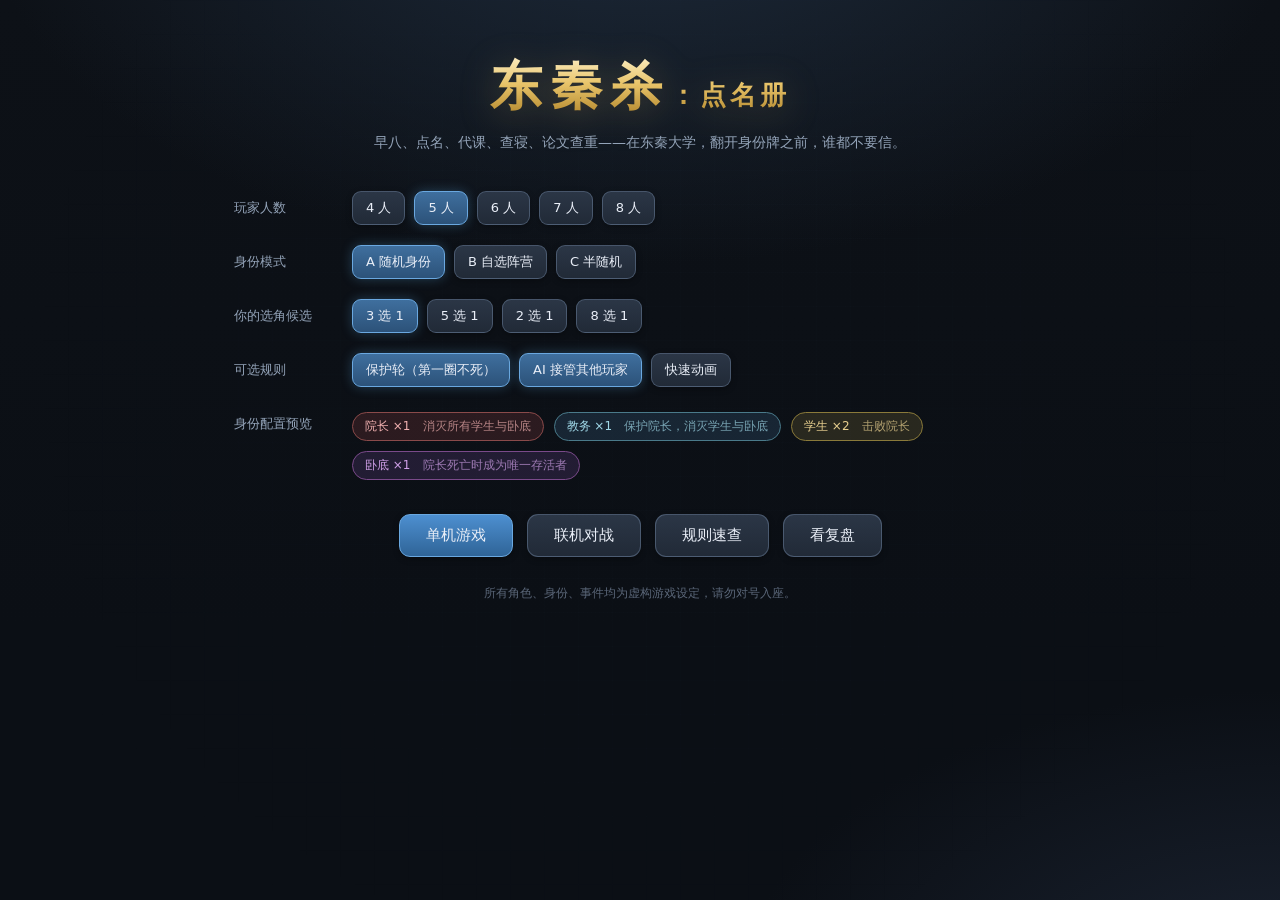
==== index.html @ ae763b90 "Add files via upload" ====
<!DOCTYPE html>
<html lang="zh-CN">
<head>
<meta charset="UTF-8">
<meta name="viewport" content="width=device-width, initial-scale=1.0">
<title>东秦杀：点名册</title>
<link rel="stylesheet" href="css/style.css">
<link rel="stylesheet" href="css/mobile.css">
</head>
<body>
<div id="app">

  <!-- ============ 开始界面 ============ -->
  <div id="screen-start" class="screen active">
    <div class="start-box">
      <h1 class="logo">东秦杀<span>：点名册</span></h1>
      <p class="slogan">早八、点名、代课、查寝、论文查重——在东秦大学，翻开身份牌之前，谁都不要信。</p>

      <div class="form-row">
        <label>玩家人数</label>
        <div class="btn-group" id="pick-count">
          <button data-count="4">4 人</button>
          <button data-count="5" class="on">5 人</button>
          <button data-count="6">6 人</button>
          <button data-count="7">7 人</button>
          <button data-count="8">8 人</button>
        </div>
      </div>

      <div class="form-row">
        <label>身份模式</label>
        <div class="btn-group" id="pick-mode">
          <button data-mode="A" class="on">A 随机身份</button>
          <button data-mode="B">B 自选阵营</button>
          <button data-mode="C">C 半随机</button>
        </div>
      </div>

      <div class="form-row">
        <label>你的选角候选</label>
        <div class="btn-group" id="pick-deal">
          <button data-deal="3" class="on">3 选 1</button>
          <button data-deal="5">5 选 1</button>
          <button data-deal="2">2 选 1</button>
          <button data-deal="8">8 选 1</button>
        </div>
      </div>

      <div class="form-row">
        <label>可选规则</label>
        <div class="btn-group" id="pick-opt">
          <button data-opt="protect" class="toggle on">保护轮（第一圈不死）</button>
          <button data-opt="ai" class="toggle on">AI 接管其他玩家</button>
          <button data-opt="fast" class="toggle">快速动画</button>
        </div>
      </div>

      <div class="form-row">
        <label>身份配置预览</label>
        <div id="identity-preview" class="identity-preview"></div>
      </div>

      <div class="start-actions">
        <button id="btn-start" class="primary big">单机游戏</button>
        <button id="btn-net" class="big">联机对战</button>
        <button id="btn-rules" class="big">规则速查</button>
        <button id="btn-replay" class="big">看复盘</button>
        <input type="file" id="replay-file" accept=".json,application/json" hidden>
      </div>
      <p class="footnote">所有角色、身份、事件均为虚构游戏设定，请勿对号入座。</p>
    </div>
  </div>

  <!-- ============ 身份轮抽界面（模式 B 自选阵营）============ -->
  <div id="screen-draft" class="screen">
    <div class="role-box">
      <h2>选择你的身份</h2>
      <p class="hint">身份池是公开的，按座位顺序轮流挑；但<b>选完只有你自己知道</b>（院长公开）。</p>
      <div id="draft-note" class="hint deal-note"></div>
      <div id="draft-options" class="role-options"></div>
    </div>
  </div>

  <!-- ============ 选角界面 ============ -->
  <div id="screen-role" class="screen">
    <div class="role-box">
      <h2>选择你的角色</h2>
      <div id="my-identity-card" class="identity-card"></div>
      <p class="hint">角色只提供体力上限与技能，胜负由身份决定。</p>
      <div id="role-options" class="role-options"></div>
    </div>
  </div>

  <!-- ============ 游戏界面 ============ -->
  <div id="screen-game" class="screen">
    <!-- 房主掉线提示条 -->
    <div id="host-gone-bar" class="hide">
      <span class="hg-text">房主掉线了，这局随时可能停摆</span>
      <button id="hg-take" class="mini">我来接手</button>
      <button id="hg-dismiss" class="mini">先不管</button>
    </div>
    <!-- 复盘回放条（只有回放时出现） -->
    <div id="replay-bar" class="hide">
      <span class="rb-badge">复盘回放</span>
      <button id="rb-toggle" class="mini">⏸ 暂停</button>
      <div class="rb-track"><div id="rb-fill"></div></div>
      <span id="rb-pos" class="rb-pos">0 / 0 帧</span>
      <button id="rb-s1" class="mini on">1×</button>
      <button id="rb-s2" class="mini">2×</button>
      <button id="rb-s4" class="mini">4×</button>
      <button id="rb-exit" class="mini">退出复盘</button>
    </div>
    <header id="topbar">
      <div class="topbar-left">
        <span class="tb-item" id="my-id-banner">你的身份：—</span>
        <span class="tb-item">牌堆 <b id="deck-count">0</b></span>
        <span class="tb-item clickable" id="tb-discard" title="点开看弃牌堆（数牌用）">弃牌 <b id="discard-count">0</b></span>
        <span class="tb-item">第 <b id="round-count">1</b> 轮</span>
        <span class="tb-item" id="phase-label">回合开始</span>
      </div>
      <div class="topbar-right">
        <button id="btn-chat" class="mini" title="快捷语（联机时全场可见）">💬</button>
        <button id="btn-layout" class="mini" title="座位排列方式">布局：队列</button>
        <button id="btn-advance" class="mini" title="中央出牌区何时清空">▶ 自动清空</button>
        <button id="btn-sound" class="mini" title="开关音效">🔊 音效</button>
        <button id="btn-speed" class="mini">节奏：标准</button>
        <button id="btn-log-toggle" class="mini">日志</button>
        <button id="btn-rule-panel" class="mini">规则</button>
      </div>
    </header>

    <main id="board">
      <div id="board-main">
        <!-- 横向座位排列（包含你自己） -->
        <section id="opponents"></section>
        <!-- 屏幕中央出牌区：一次结算连锁中的所有牌都留在这里，整条链结束后清空 -->
        <section id="play-area">
          <div id="play-stack"></div>
        </section>
      </div>
      <aside id="sidebar">
        <div id="sidebar-head">
          <span>战斗日志</span>
          <button id="btn-clear-log" class="mini">清空</button>
        </div>
        <div id="log"></div>
      </aside>
    </main>

    <footer id="bottom">
      <!-- 选目标时的操作条（点棋盘选人，这里出「确定 / 取消 / 列表选择」） -->
      <div id="target-bar" class="hide"></div>
      <!-- 旁观席专用条 -->
      <div id="spectator-bar" class="hide"></div>
      <div id="my-hand-wrap">
        <div id="my-hand"></div>
        <div id="hand-hint" class="hand-hint"></div>
      </div>
      <div id="actions"></div>
    </footer>
  </div>

  <!-- ============ 联机界面（创建/加入/房间等待，内容由 js/net.js 动态生成）============ -->
  <div id="screen-net" class="screen">
    <div class="net-box" id="net-box"></div>
  </div>

  <!-- ============ 弹窗层 ============ -->
  <div id="fx-layer"></div>
  <div id="modal-layer"></div>
  <div id="toast-layer"></div>

  <!-- ============ 结算 / 结束界面 ============ -->
  <div id="screen-over" class="screen">
    <div class="over-box">
      <h2 id="over-title">游戏结束</h2>
      <div id="over-body"></div>
      <div class="start-actions">
        <button id="btn-again" class="primary big">再来一局</button>
        <button id="btn-save-replay" class="big">保存这局复盘</button>
      </div>
    </div>
  </div>

</div>

<script src="js/data.js"></script>
<script src="js/fx.js"></script>
<script src="js/ai.js"></script>
<script src="js/engine.js"></script>
<script src="js/ui.js"></script>
<script src="js/selftest.js"></script>
<script src="js/net.js"></script>
<script src="js/main.js"></script>
</body>
</html>
---- css/style.css ----
/* ================= 东秦杀：点名册 · 样式 v2 ================= */
:root{
  --bg:#0d1117;
  --bg2:#141b24;
  --panel:rgba(30,39,51,.82);
  --panel2:#26313f;
  --line:rgba(120,140,170,.22);
  --line2:rgba(140,165,200,.35);
  --text:#e9eef7;
  --dim:#93a3b8;
  --gold:#e8c46a;
  --gold2:#b8912f;
  --red:#e05a5a;
  --blue:#5aa8e0;
  --green:#5ac47e;
  --purple:#a97ae0;
  --orange:#e0894a;
  --card-w:82px;
  --card-h:118px;
  --shadow:0 10px 30px rgba(0,0,0,.45);
}
*{box-sizing:border-box;}
html,body{margin:0;padding:0;height:100%;}
body{
  background:
    radial-gradient(1100px 620px at 50% -12%, #1d2a3a 0%, transparent 60%),
    radial-gradient(900px 500px at 100% 110%, #1a2230 0%, transparent 60%),
    linear-gradient(180deg,#0d1117,#0b0f15 70%);
  color:var(--text);
  font-family:"PingFang SC","Microsoft YaHei","Hiragino Sans GB",system-ui,sans-serif;
  font-size:14px;overflow:hidden;
  -webkit-font-smoothing:antialiased;
}
body::before{ /* 细网格纹理 */
  content:"";position:fixed;inset:0;pointer-events:none;opacity:.22;
  background-image:linear-gradient(rgba(120,150,190,.07) 1px,transparent 1px),
                   linear-gradient(90deg,rgba(120,150,190,.07) 1px,transparent 1px);
  background-size:34px 34px;
  mask-image:radial-gradient(circle at 50% 40%,#000 30%,transparent 85%);
}
button{
  font-family:inherit;font-size:13px;color:var(--text);
  background:linear-gradient(180deg,#2b3646,#212a37);
  border:1px solid var(--line2);border-radius:9px;padding:7px 13px;cursor:pointer;
  transition:.14s;box-shadow:0 2px 6px rgba(0,0,0,.3);
}
button:hover{background:linear-gradient(180deg,#37455a,#2a3546);border-color:#5d7a9c;transform:translateY(-1px);}
button:active{transform:translateY(0);}
button:disabled{opacity:.38;cursor:not-allowed;transform:none;}
button.primary{background:linear-gradient(180deg,#4d8fd0,#2f6497);border-color:#6aa8e0;}
button.primary:hover{background:linear-gradient(180deg,#5da0e0,#3873aa);}
button.big{padding:11px 26px;font-size:15px;border-radius:11px;}
button.mini{padding:4px 9px;font-size:12px;border-radius:7px;}
button.on{background:linear-gradient(180deg,#3f6f9e,#2c5279);border-color:#6aa8e0;box-shadow:0 0 12px rgba(90,168,224,.3);}
button.skill{background:linear-gradient(180deg,#564a78,#3d3459);border-color:#8a72c0;}
button.skill:hover{background:linear-gradient(180deg,#685a90,#4a3f6b);}

.screen{display:none;position:absolute;inset:0;}
.screen.active{display:block;}

/* ---------------- 开始界面 ---------------- */
#screen-start{overflow:auto;}
.start-box{max-width:860px;margin:0 auto;padding:52px 24px 60px;position:relative;z-index:1;}
.logo{font-size:52px;margin:0 0 8px;letter-spacing:8px;text-align:center;font-weight:900;
  background:linear-gradient(180deg,#fff3cf,#e8c46a 45%,#a97c22);
  -webkit-background-clip:text;background-clip:text;color:transparent;
  filter:drop-shadow(0 6px 18px rgba(232,196,106,.25));}
.logo span{font-size:26px;letter-spacing:4px;}
.slogan{color:var(--dim);text-align:center;margin:0 0 36px;line-height:1.8;}
.form-row{display:flex;align-items:flex-start;gap:18px;margin-bottom:20px;}
.form-row>label{width:100px;flex:none;color:var(--dim);padding-top:8px;font-size:13px;}
.btn-group{display:flex;gap:9px;flex-wrap:wrap;}
.identity-preview{display:flex;gap:10px;flex-wrap:wrap;padding-top:5px;}
.id-chip{padding:5px 12px;border-radius:20px;font-size:12px;border:1px solid var(--line);background:rgba(255,255,255,.03);}
.id-chip.dean{background:rgba(160,70,70,.22);border-color:#8a4a4a;color:#f0b0b0;}
.id-chip.staff{background:rgba(70,120,160,.22);border-color:#4a7a8a;color:#a0d8e8;}
.id-chip.student{background:rgba(160,140,70,.2);border-color:#8a7a3a;color:#e8d090;}
.id-chip.mole{background:rgba(120,80,160,.22);border-color:#7a4a8a;color:#d0a0e8;}
.start-actions{display:flex;gap:14px;justify-content:center;margin-top:34px;}
.footnote{text-align:center;color:#5a6678;font-size:12px;margin-top:28px;}

/* ---------------- 选角界面 ---------------- */
#screen-role{overflow:auto;}
.role-box{max-width:1120px;margin:0 auto;padding:44px 24px;text-align:center;position:relative;z-index:1;}
.role-box h2{margin:0 0 18px;color:var(--gold);letter-spacing:4px;font-weight:800;}
.identity-card{display:inline-block;padding:12px 30px;border-radius:14px;font-size:17px;margin-bottom:12px;
  border:1px solid;box-shadow:var(--shadow);}
.identity-card.dean{background:linear-gradient(180deg,rgba(150,60,60,.35),rgba(80,30,30,.5));border-color:#9a5a5a;}
.identity-card.staff{background:linear-gradient(180deg,rgba(60,110,150,.35),rgba(30,60,90,.5));border-color:#4a7a8a;}
.identity-card.student{background:linear-gradient(180deg,rgba(150,130,60,.3),rgba(80,70,30,.5));border-color:#8a7a3a;}
.identity-card.mole{background:linear-gradient(180deg,rgba(110,70,150,.35),rgba(60,35,90,.5));border-color:#7a4a8a;}
.identity-card .big-word{font-size:24px;font-weight:900;letter-spacing:8px;}
.identity-card .sub{font-size:12px;color:var(--dim);margin-top:5px;}
.hint{color:var(--dim);margin:8px 0 28px;}
.role-options{display:flex;gap:20px;justify-content:center;flex-wrap:wrap;}
.role-card{
  width:262px;border-radius:16px;padding:16px 16px 18px;cursor:pointer;transition:.18s;text-align:left;
  background:linear-gradient(180deg,rgba(44,54,68,.95),rgba(28,35,45,.95));
  border:1px solid var(--line2);box-shadow:var(--shadow);position:relative;overflow:hidden;
}
.role-card::before{content:"";position:absolute;top:0;left:0;right:0;height:3px;
  background:linear-gradient(90deg,var(--gold),transparent);opacity:.75;}
.role-card:hover{transform:translateY(-8px);border-color:var(--gold);
  box-shadow:0 18px 40px rgba(0,0,0,.55),0 0 0 1px rgba(232,196,106,.35);}
.role-card .rc-name{font-size:20px;font-weight:800;letter-spacing:2px;}
.role-card .rc-title{font-size:12px;color:var(--gold);margin:4px 0 9px;}
.role-card .rc-hp{font-size:13px;color:var(--red);margin-bottom:10px;font-weight:600;}
.role-card .rc-skill{font-size:12px;color:var(--dim);line-height:1.65;margin-bottom:7px;}
.role-card .rc-skill b{color:var(--blue);}

/* ---------------- 顶栏 ---------------- */
#screen-game{display:none;flex-direction:column;height:100%;}
#screen-game.active{display:flex;}
#topbar{
  flex:none;height:48px;display:flex;align-items:center;justify-content:space-between;
  padding:0 16px;gap:12px;
  background:linear-gradient(180deg,rgba(22,30,40,.96),rgba(16,22,30,.96));
  border-bottom:1px solid var(--line);box-shadow:0 4px 16px rgba(0,0,0,.4);z-index:20;
}
.topbar-left{display:flex;gap:16px;align-items:center;font-size:13px;color:var(--dim);flex-wrap:wrap;}
.tb-item b{color:var(--text);}
.tb-item{display:flex;align-items:center;gap:5px;}
#phase-label{padding:4px 14px;border-radius:20px;font-size:12px;color:#cfe2f7;
  background:linear-gradient(180deg,#33455e,#26344a);border:1px solid var(--line2);
  box-shadow:0 0 12px rgba(90,168,224,.18);}
#my-id-banner{color:var(--dim);}
.bid{padding:2px 10px;border-radius:12px;font-weight:800;font-size:13px;letter-spacing:1px;}
.bid.dean{background:linear-gradient(180deg,#7a3a3a,#5a2525);color:#ffc4c4;border:1px solid #a05a5a;}
.bid.staff{background:linear-gradient(180deg,#2f5875,#1e3d55);color:#a8dcff;border:1px solid #4a7a9a;}
.bid.student{background:linear-gradient(180deg,#6d5c2a,#4a3f1c);color:#f0dc9a;border:1px solid #8a7a3a;}
.bid.mole{background:linear-gradient(180deg,#573f75,#3a2850);color:#d9b6f5;border:1px solid #7a4a9a;}
.topbar-right{display:flex;gap:8px;flex:none;}

/* ---------------- 主棋盘 ---------------- */
#board{flex:1;display:flex;min-height:0;}
#opponents{
  flex:1;display:flex;flex-wrap:wrap;gap:16px;padding:12px;align-content:flex-start;
  justify-content:center;overflow:hidden;
}
#sidebar{width:308px;flex:none;background:rgba(14,19,26,.75);border-left:1px solid var(--line);
  display:flex;flex-direction:column;backdrop-filter:blur(6px);}
#sidebar.hide{display:none;}
#sidebar-head{flex:none;display:flex;justify-content:space-between;align-items:center;
  padding:10px 14px;border-bottom:1px solid var(--line);color:var(--dim);font-size:13px;letter-spacing:1px;}
#log{flex:1;overflow:auto;padding:10px 12px;font-size:12.5px;line-height:1.7;}
#log div{margin-bottom:4px;color:var(--dim);border-left:2px solid rgba(120,140,170,.2);padding-left:9px;
  animation:logIn .18s ease;}
@keyframes logIn{from{opacity:0;transform:translateX(-6px);}to{opacity:1;transform:none;}}
#log div.hl{color:#eaf1fb;border-left-color:var(--gold);background:rgba(232,196,106,.06);}
#log div.dmg{color:#f3a8a8;border-left-color:var(--red);}
#log div.heal{color:#a6ecbe;border-left-color:var(--green);}
#log div.sys{color:#9cc4ee;border-left-color:var(--blue);}
#log div.big{color:var(--gold);font-weight:700;border-left-color:var(--gold);
  background:rgba(232,196,106,.08);padding:4px 9px;border-radius:0 6px 6px 0;}

/* ---------------- 座位圈（围圈坐） ---------------- */
#opponents{position:relative;}
.seat-ring{position:absolute;border-radius:50%;pointer-events:none;
  border:1px dashed rgba(140,170,210,.22);
  background:radial-gradient(circle at 50% 50%,rgba(90,140,200,.06),transparent 70%);
  box-shadow:inset 0 0 60px rgba(90,140,200,.06);}
.seat-center{position:absolute;transform:translate(-50%,-50%);pointer-events:none;
  display:flex;flex-direction:column;align-items:center;gap:2px;text-align:center;}
.seat-center span{font-size:12px;letter-spacing:6px;color:rgba(150,180,215,.45);}
.seat-center .sc-sub{font-size:10.5px;letter-spacing:1px;color:rgba(150,180,215,.3);}
.seat-you{position:absolute;transform:translate(-50%,-50%);pointer-events:none;white-space:nowrap;
  font-size:11.5px;letter-spacing:1px;color:var(--gold);
  background:rgba(232,196,106,.12);border:1px solid rgba(232,196,106,.38);
  padding:3px 11px;border-radius:12px;box-shadow:0 0 14px rgba(232,196,106,.18);}
.seated{position:absolute;transform:translate(-50%,-50%);top:0;left:0;}
.fallen-row{position:absolute;left:10px;top:8px;display:flex;gap:7px;align-items:flex-start;
  flex-wrap:wrap;max-width:42%;z-index:1;}
.fallen{transform:scale(.72);transform-origin:left bottom;
  position:relative;opacity:.34;filter:grayscale(.85);pointer-events:auto;}
/* 座位圈三档尺寸：按人数与可用空间自动选择，保证不重叠、不出界 */
#opponents.ring-compact{--card-w:66px;--card-h:96px;}
#opponents.ring-compact .player-panel{width:204px;padding:10px 11px 12px;}
#opponents.ring-compact .pp-avatar{width:34px;height:34px;font-size:15px;}
#opponents.ring-compact .pp-name{font-size:14px;}
#opponents.ring-compact .pp-title{font-size:10px;}
#opponents.ring-compact .pp-tag{font-size:10px;padding:1px 6px;}
#opponents.ring-compact .mini-card{width:34px;height:48px;}
#opponents.ring-compact .mini-card .m-name{font-size:7px;}

#opponents.ring-mini{--card-w:56px;--card-h:84px;}
#opponents.ring-mini .player-panel{width:170px;padding:8px 9px 10px;border-radius:13px;}
#opponents.ring-mini .pp-avatar{width:28px;height:28px;font-size:13px;}
#opponents.ring-mini .pp-name{font-size:12.5px;}
#opponents.ring-mini .pp-title{font-size:9.5px;}
#opponents.ring-mini .pp-seat{font-size:9px;}
#opponents.ring-mini .pp-tag{font-size:9px;padding:0 5px;border-radius:6px;}
#opponents.ring-mini .pp-hp{gap:2px;margin:6px 0 3px;}
#opponents.ring-mini .hp-pip{width:11px;height:8px;}
#opponents.ring-mini .gear-chip{font-size:9.5px;padding:1px 6px;}
#opponents.ring-mini .mini-card{width:28px;height:40px;}
#opponents.ring-mini .mini-card .m-name{display:none;}
#opponents.ring-mini .pp-judge-label{font-size:9px;letter-spacing:1px;}

/* ---------------- 玩家面板 ---------------- */
.player-panel{
  width:238px;border-radius:16px;padding:12px 13px 14px;position:relative;transition:.18s;
  background:linear-gradient(180deg,rgba(40,50,64,.92),rgba(26,33,43,.95));
  border:1px solid var(--line2);box-shadow:var(--shadow);overflow:hidden;
}
.player-panel::before{content:"";position:absolute;top:0;left:0;right:0;height:3px;
  background:linear-gradient(90deg,transparent,rgba(140,170,210,.5),transparent);}
.player-panel.turn{border-color:var(--gold);
  box-shadow:0 0 0 1px rgba(232,196,106,.5),0 0 26px rgba(232,196,106,.25),var(--shadow);}
.player-panel.turn::before{background:linear-gradient(90deg,transparent,var(--gold),transparent);}
.player-panel.dead{opacity:.42;filter:grayscale(.75);}
.player-panel.targetable{cursor:pointer;}
.player-panel.selected{border-color:var(--orange);box-shadow:0 0 0 2px rgba(224,137,74,.5);}
.pp-head{display:flex;justify-content:space-between;align-items:flex-start;gap:8px;}
.pp-avatar{width:42px;height:42px;border-radius:50%;flex:none;display:flex;align-items:center;justify-content:center;
  font-size:19px;font-weight:800;color:#fff;text-shadow:0 2px 4px rgba(0,0,0,.5);
  background:linear-gradient(160deg,#4a5f7a,#2b3a4d);box-shadow:0 3px 10px rgba(0,0,0,.4),inset 0 0 0 1px rgba(255,255,255,.15);}
.pp-avatar.dean{background:linear-gradient(160deg,#a25050,#5e2a2a);}
.pp-avatar.staff{background:linear-gradient(160deg,#3f7ba8,#234a68);}
.pp-avatar.student{background:linear-gradient(160deg,#a08c3f,#5e5122);}
.pp-avatar.mole{background:linear-gradient(160deg,#7b58a8,#412a5e);}
.pp-name{font-size:15.5px;font-weight:800;letter-spacing:1px;}
.pp-seat{font-size:11px;color:var(--dim);}
.pp-title{font-size:11px;color:var(--gold);margin:2px 0 0;opacity:.9;}
.pp-id{font-size:11px;padding:2px 8px;border-radius:10px;display:inline-block;font-weight:600;}
.pp-id.dean{background:rgba(160,70,70,.3);color:#f3b8b8;border:1px solid #8a4a4a;}
.pp-id.hidden{background:rgba(90,110,140,.2);color:#93a3b8;border:1px solid var(--line2);}
.pp-id.revealed-staff{background:rgba(60,120,160,.28);color:#a8dcff;border:1px solid #4a7a9a;}
.pp-id.revealed-student{background:rgba(150,130,60,.28);color:#f0dc9a;border:1px solid #8a7a3a;}
.pp-id.revealed-mole{background:rgba(120,80,160,.3);color:#d9b6f5;border:1px solid #7a4a9a;}
.pp-hp{display:flex;align-items:center;gap:4px;margin:9px 0 5px;flex-wrap:wrap;}
.hp-pip{width:15px;height:11px;border-radius:3px;background:rgba(255,255,255,.09);
  border:1px solid rgba(255,255,255,.14);transition:.2s;}
.hp-pip.on{background:linear-gradient(180deg,#f07070,#b83a3a);border-color:#f0a0a0;
  box-shadow:0 0 8px rgba(224,90,90,.5);}
.hp-pip.on.mole-hp{background:linear-gradient(180deg,#b98ae8,#7a4ab0);border-color:#cfa8f0;box-shadow:0 0 8px rgba(169,122,224,.5);}
.hp-num{font-size:12px;color:var(--dim);margin-left:4px;}
.pp-row{font-size:11px;color:var(--dim);display:flex;gap:5px;flex-wrap:wrap;margin-top:5px;}
.pp-tag{padding:1px 7px;border-radius:8px;background:rgba(255,255,255,.06);border:1px solid var(--line);}
.pp-tag.warn{background:rgba(160,70,70,.24);border-color:#8a4a4a;color:#f0b0b0;}
.pp-tag.good{background:rgba(70,160,100,.22);border-color:#4a8a5a;color:#a0e0b0;}
.pp-gears,.pp-judge{display:flex;gap:5px;flex-wrap:wrap;margin-top:6px;}
.gear-chip{font-size:11px;padding:2px 8px;border-radius:7px;cursor:pointer;
  background:linear-gradient(180deg,rgba(80,110,150,.35),rgba(50,70,100,.35));
  border:1px solid rgba(120,160,200,.4);color:#c6dcf5;}
.gear-chip:hover{border-color:var(--gold);}
.judge-chip{font-size:11px;padding:2px 8px;border-radius:7px;cursor:pointer;
  background:linear-gradient(180deg,rgba(130,90,180,.35),rgba(80,50,120,.35));
  border:1px solid rgba(160,110,210,.45);color:#e3c8f8;}
.judge-chip:hover{border-color:var(--gold);}

/* 通知栏：延时类事件牌以小卡形式贴在角色面板上 */
.pp-judge-wrap{margin-top:9px;padding-top:8px;border-top:1px dashed rgba(160,110,210,.32);}
.pp-judge-label{font-size:10px;color:#b48fe0;letter-spacing:2px;display:block;margin-bottom:6px;}
.pp-judge-cards{display:flex;gap:5px;flex-wrap:wrap;}
.mini-card{width:40px;height:56px;border-radius:6px;position:relative;cursor:pointer;flex:none;
  background:linear-gradient(170deg,#f7f2e6,#ded4bf);border:1px solid #b9ae97;
  box-shadow:0 3px 8px rgba(0,0,0,.45);transition:transform .15s,box-shadow .15s;}
.mini-card:hover{transform:translateY(-4px) scale(1.07);}
.mini-card.red{color:#a4232a;}
.mini-card.black{color:#1d232c;}
.mini-card .m-rank{position:absolute;top:2px;left:4px;font-size:12px;font-weight:900;line-height:1;}
.mini-card .m-suit{position:absolute;top:2px;right:4px;font-size:10px;line-height:1.2;}
.mini-card .m-name{position:absolute;bottom:3px;left:1px;right:1px;text-align:center;font-size:8px;
  line-height:1.15;color:#4a4238;letter-spacing:-.3px;}
.mini-card.next{box-shadow:0 0 0 2px rgba(180,120,230,.85),0 0 14px rgba(180,120,230,.5),0 3px 8px rgba(0,0,0,.45);
  animation:judgePulse 2.1s ease-in-out infinite;}
@keyframes judgePulse{
  0%,100%{box-shadow:0 0 0 2px rgba(180,120,230,.7),0 0 10px rgba(180,120,230,.4),0 3px 8px rgba(0,0,0,.45);}
  50%{box-shadow:0 0 0 2px rgba(205,150,250,1),0 0 20px rgba(180,120,230,.75),0 3px 8px rgba(0,0,0,.45);}}
.pp-tag.dist{background:rgba(90,140,200,.22);border-color:rgba(120,170,230,.5);color:#b8d8f8;}
.pp-tag.out{background:rgba(120,120,140,.16);border-color:rgba(140,140,160,.38);color:#9aa3b2;}
.pp-handcount{position:absolute;right:13px;bottom:11px;font-size:11px;color:var(--dim);
  background:rgba(0,0,0,.25);padding:1px 7px;border-radius:8px;}
.pp-flag{position:absolute;right:10px;top:52px;font-size:11px;}
/* 电脑玩家思考中 */
.player-panel.thinking{border-color:rgba(120,170,230,.6);}
.player-panel.thinking::after{content:'思考中…';position:absolute;right:10px;bottom:8px;
  font-size:11px;letter-spacing:1px;padding:2px 10px;border-radius:10px;pointer-events:none;
  color:#cfe0f5;background:rgba(90,140,200,.25);border:1px solid rgba(120,170,230,.5);
  animation:hintPulse 1.1s ease-in-out infinite;}

/* ---------------- 底部 ---------------- */
#bottom{flex:none;background:linear-gradient(180deg,rgba(16,22,30,.92),rgba(12,17,23,.98));
  border-top:1px solid var(--line);padding:10px 16px 14px;}
#me-area{display:flex;gap:16px;align-items:flex-start;margin-bottom:8px;}
#me-panel{width:252px;flex:none;}
#my-hand-wrap{flex:1;min-width:0;}
#my-hand{display:flex;gap:7px;flex-wrap:wrap;min-height:var(--card-h);align-items:flex-end;}
.hand-hint{font-size:12px;color:var(--dim);margin-top:8px;min-height:17px;}
#actions{display:flex;gap:9px;flex-wrap:wrap;align-items:center;padding-top:8px;
  border-top:1px dashed rgba(120,140,170,.18);}

/* ---------------- 卡牌 ---------------- */
.card{
  width:var(--card-w);height:var(--card-h);border-radius:10px;flex:none;position:relative;
  cursor:pointer;transition:transform .14s,box-shadow .14s,filter .14s;overflow:hidden;
  background:linear-gradient(170deg,#fbf7ec,#e6ddca);color:#241f1a;
  border:1px solid #cdc2a8;user-select:none;
  box-shadow:0 3px 10px rgba(0,0,0,.4),inset 0 0 0 1px rgba(255,255,255,.7);
}
.card .c-band{position:absolute;top:0;left:0;right:0;height:22px;
  background:linear-gradient(180deg,#b4472f,#8c2f1e);}
.card.event .c-band{background:linear-gradient(180deg,#3f6f9e,#2a4c73);}
.card.delayed .c-band{background:linear-gradient(180deg,#6b4a9e,#452e70);}
.card.equip .c-band{background:linear-gradient(180deg,#4a7f6a,#2c5443);}
/* 红/黑的第二通道：纹理。红 = 斜纹，黑 = 点阵。
   只靠颜色的话，红绿色盲玩家分不出"这张是不是红牌"，而判定、
   【学生证】（免疫黑色点名）这些都要用到红黑。纹理是冗余编码，不依赖色觉。 */
.card .c-rb{position:absolute;left:0;top:0;bottom:0;width:5px;border-radius:9px 0 0 9px;pointer-events:none;}
.card.red .c-rb{background-image:repeating-linear-gradient(200deg,#c0392b 0 3px,rgba(192,57,43,.18) 3px 7px);}
.card.black .c-rb{background-image:radial-gradient(#243447 1.3px,transparent 1.4px);background-size:5px 5px;}
.mini-card::after,.exch-thumb::after{content:"";position:absolute;left:0;top:0;bottom:0;width:3px;
  border-radius:6px 0 0 6px;pointer-events:none;}
.mini-card.red::after,.exch-thumb.red::after{
  background-image:repeating-linear-gradient(200deg,#c0392b 0 2px,rgba(192,57,43,.2) 2px 5px);}
.mini-card.black::after,.exch-thumb.black::after{
  background-image:radial-gradient(#243447 1px,transparent 1.1px);background-size:4px 4px;}

.card .c-corner{position:absolute;top:2px;left:7px;font-size:14px;font-weight:900;color:#fff;
  text-shadow:0 1px 2px rgba(0,0,0,.45);line-height:1.15;}
.card .c-corner .suit{font-size:13px;}
.card .c-corner.br{top:auto;left:auto;right:7px;bottom:3px;transform:rotate(180deg);
  color:rgba(70,60,50,.35);text-shadow:none;font-size:11px;}
.card .c-name{font-size:13px;font-weight:800;text-align:center;margin-top:30px;padding:0 4px;
  line-height:1.2;letter-spacing:.5px;color:#2b241d;}
.card .c-desc{font-size:8.6px;color:#6f6656;text-align:center;margin-top:6px;padding:0 7px;
  line-height:1.4;overflow:hidden;max-height:34px;}
.card .c-tip{position:absolute;bottom:1px;left:0;right:0;text-align:center;font-size:8px;
  color:rgba(90,80,70,.0);transition:.2s;}
.card:hover{transform:translateY(-11px);z-index:6;
  box-shadow:0 16px 30px rgba(0,0,0,.55),0 0 0 1px rgba(232,196,106,.55);}
.card:hover .c-tip{color:rgba(90,80,70,.5);}
.card.playable{box-shadow:0 0 0 2px rgba(232,196,106,.85),0 0 16px rgba(232,196,106,.4),0 3px 10px rgba(0,0,0,.4);
  animation:cardPulse 1.9s ease-in-out infinite;}
@keyframes cardPulse{0%,100%{box-shadow:0 0 0 2px rgba(232,196,106,.85),0 0 14px rgba(232,196,106,.35),0 3px 10px rgba(0,0,0,.4);}
  50%{box-shadow:0 0 0 2px rgba(232,196,106,1),0 0 22px rgba(232,196,106,.6),0 3px 10px rgba(0,0,0,.4);}}
.card.dim{filter:grayscale(.6) brightness(.72);}
.card.sel{transform:translateY(-16px);box-shadow:0 0 0 3px var(--gold),0 14px 26px rgba(0,0,0,.55);}
.card.back{background:linear-gradient(160deg,#2c3849,#1a222d);border-color:#3d4a5c;}
.card.big{width:152px;height:216px;border-radius:14px;}
.card.big .c-band{height:36px;}
.card.big .c-corner{font-size:22px;left:11px;top:4px;}
.card.big .c-corner .suit{font-size:20px;}
.card.big .c-name{font-size:19px;margin-top:50px;letter-spacing:2px;}
.card.big .c-desc{font-size:11px;margin-top:12px;max-height:70px;line-height:1.55;padding:0 12px;}
.card.big .c-corner.br{font-size:14px;right:11px;bottom:6px;}
.card.big .c-tip{display:none;}

/* ---------------- 弹窗 ---------------- */
#modal-layer{position:fixed;inset:0;display:none;align-items:center;justify-content:center;
  background:rgba(5,8,12,.76);z-index:120;padding:20px;backdrop-filter:blur(3px);}
#modal-layer.show{display:flex;animation:fadeIn .16s ease;}
@keyframes fadeIn{from{opacity:0;}to{opacity:1;}}
.modal{background:linear-gradient(180deg,rgba(36,45,58,.98),rgba(24,31,41,.99));
  border:1px solid var(--line2);border-radius:16px;max-width:min(1040px,94vw);max-height:88vh;
  overflow:auto;padding:20px 22px;min-width:360px;box-shadow:0 24px 70px rgba(0,0,0,.7);
  animation:modalIn .2s cubic-bezier(.2,.9,.3,1.2);}
@keyframes modalIn{from{opacity:0;transform:translateY(14px) scale(.97);}to{opacity:1;transform:none;}}
.modal h3{margin:0 0 8px;font-size:17px;color:var(--gold);letter-spacing:2px;font-weight:800;}
.modal .m-desc{color:var(--dim);font-size:13px;margin-bottom:14px;line-height:1.7;}
.modal .m-body{margin-bottom:16px;}
.modal .m-actions{display:flex;gap:10px;justify-content:flex-end;flex-wrap:wrap;}
.modal .m-cards{display:flex;gap:9px;flex-wrap:wrap;}
.modal .m-targets{display:flex;gap:9px;flex-wrap:wrap;}
.target-pill{padding:8px 15px;border-radius:10px;font-size:13px;cursor:pointer;transition:.14s;
  background:linear-gradient(180deg,rgba(48,60,76,.9),rgba(32,41,53,.9));border:1px solid var(--line2);}
.target-pill:hover{border-color:var(--green);transform:translateY(-2px);}
.target-pill.sel{background:linear-gradient(180deg,#2f5840,#1e3b2a);border-color:var(--green);
  box-shadow:0 0 12px rgba(90,196,126,.35);}

/* ---------------- 牌面 / 角色详情 ---------------- */
.dt-head{display:flex;gap:16px;align-items:center;margin-bottom:14px;}
.dt-card{flex:none;}
.dt-meta{flex:1;min-width:0;}
.dt-line{font-size:15px;font-weight:700;display:flex;align-items:center;gap:9px;flex-wrap:wrap;}
.dt-line.sub{font-size:12.5px;font-weight:400;color:var(--dim);margin-top:4px;display:block;}
.dt-suit{font-size:12px;padding:2px 9px;border-radius:9px;background:rgba(255,255,255,.08);border:1px solid var(--line);}
.dt-suit.red{color:#f39a9a;border-color:#8a4a4a;background:rgba(160,70,70,.2);}
.dt-suit.black{color:#c8d2e0;border-color:var(--line2);}
.dt-suit.dean{color:#f3b8b8;border-color:#8a4a4a;background:rgba(160,70,70,.22);}
.dt-suit.staff{color:#a8dcff;border-color:#4a7a9a;background:rgba(60,120,160,.22);}
.dt-suit.student{color:#f0dc9a;border-color:#8a7a3a;background:rgba(150,130,60,.22);}
.dt-suit.mole{color:#d9b6f5;border-color:#7a4a9a;background:rgba(120,80,160,.24);}
.dt-avatar{width:56px;height:56px;border-radius:50%;flex:none;display:flex;align-items:center;justify-content:center;
  font-size:24px;font-weight:800;color:#fff;text-shadow:0 2px 5px rgba(0,0,0,.5);
  background:linear-gradient(160deg,#4a5f7a,#2b3a4d);box-shadow:0 4px 12px rgba(0,0,0,.45);}
.dt-avatar.dean{background:linear-gradient(160deg,#a25050,#5e2a2a);}
.dt-avatar.staff{background:linear-gradient(160deg,#3f7ba8,#234a68);}
.dt-avatar.student{background:linear-gradient(160deg,#a08c3f,#5e5122);}
.dt-avatar.mole{background:linear-gradient(160deg,#7b58a8,#412a5e);}
.dt-avatar.unknown{background:linear-gradient(160deg,#3a4657,#232c38);color:#8fa0b5;}
.dt-sec{font-size:12px;color:var(--gold);letter-spacing:2px;margin:16px 0 8px;
  border-bottom:1px solid rgba(232,196,106,.22);padding-bottom:5px;}
.dt-row{display:flex;gap:12px;padding:7px 0;border-bottom:1px dashed rgba(120,140,170,.14);font-size:13px;}
.dt-k{width:74px;flex:none;color:var(--dim);}
.dt-v{flex:1;line-height:1.65;}
.dt-skill{margin-bottom:12px;background:rgba(255,255,255,.03);border:1px solid var(--line);
  border-radius:10px;padding:10px 12px;}
.dt-skill-name{font-size:13.5px;font-weight:700;color:var(--blue);margin-bottom:4px;}
.dt-type{font-size:11px;color:var(--dim);margin-left:8px;font-weight:400;}
.dt-skill-text{font-size:12.5px;line-height:1.7;color:#cfdae8;}

/* ---------------- 联机界面 ---------------- */
#screen-net{overflow:auto;}
.net-box{max-width:560px;margin:0 auto;padding:48px 24px 60px;position:relative;z-index:1;}
.net-box h2{font-size:26px;letter-spacing:4px;margin:0 0 18px;font-weight:800;}
.net-box .hint{font-size:12.5px;color:var(--dim);line-height:1.9;margin:10px 0;}
.net-box .warn-hint{color:var(--orange);}
.net-box .btn-group{margin-bottom:6px;}

/* 房间号：等宽大字，方便照着念给同学听 */
.room-line{display:flex;align-items:center;gap:12px;margin:14px 0 4px;font-size:13px;color:var(--dim);}
.room-code-big{font-family:ui-monospace,Consolas,"Courier New",monospace;
  font-size:34px;font-weight:800;letter-spacing:9px;color:var(--gold);
  text-shadow:0 0 18px rgba(232,196,106,.28);}

.lobby-list{margin:14px 0;display:flex;flex-direction:column;gap:6px;}
.lobby-row{display:flex;align-items:center;gap:8px;padding:9px 13px;
  background:linear-gradient(180deg,rgba(38,49,63,.7),rgba(28,36,48,.7));
  border:1px solid var(--line);border-radius:9px;font-size:13.5px;}
.lobby-name{flex:1;min-width:0;overflow:hidden;text-overflow:ellipsis;white-space:nowrap;}
.lobby-tag{font-size:11.5px;padding:2px 8px;border-radius:20px;
  border:1px solid var(--line2);color:var(--dim);flex:none;}
.lobby-tag.seat{color:var(--blue);border-color:rgba(90,168,224,.5);}
.lobby-tag.host{color:var(--gold);border-color:rgba(232,196,106,.5);}
.lobby-tag.off{color:var(--red);border-color:rgba(224,90,90,.5);}

/* 输入框：整个项目原本一个都没有，这里补上 */
input[type=text]{font-family:inherit;font-size:14px;color:var(--text);
  background:rgba(10,14,20,.6);border:1px solid var(--line2);border-radius:9px;
  padding:9px 13px;width:100%;transition:.14s;outline:none;}
input[type=text]:focus{border-color:#6aa8e0;box-shadow:0 0 12px rgba(90,168,224,.3);}
input[type=text]::placeholder{color:#64748b;}
input.room-code{font-family:ui-monospace,Consolas,"Courier New",monospace;
  font-size:24px;letter-spacing:10px;text-align:center;padding:12px;}

/* ---------------- 结束界面 ---------------- */
#screen-over{overflow:auto;background:rgba(5,8,12,.94);}
.over-box{max-width:800px;margin:0 auto;padding:64px 24px;text-align:center;position:relative;z-index:1;}
.over-box h2{font-size:38px;letter-spacing:6px;margin-bottom:22px;font-weight:900;}
#over-body{font-size:14px;line-height:2;color:var(--text);}
#over-body .ov-line{margin-bottom:5px;}
#over-body .ov-win{color:var(--green);font-weight:700;}

/* ---------------- Toast ---------------- */
#toast-layer{position:fixed;left:50%;top:70px;transform:translateX(-50%);z-index:200;pointer-events:none;}
.toast{background:linear-gradient(180deg,rgba(28,36,48,.97),rgba(20,26,34,.97));
  border:1px solid var(--line2);border-left:3px solid var(--gold);
  padding:10px 18px;border-radius:10px;margin-bottom:8px;font-size:13.5px;
  animation:toastIn .22s cubic-bezier(.2,.9,.3,1.2);box-shadow:0 10px 30px rgba(0,0,0,.55);max-width:74vw;}
.toast.warn{border-left-color:var(--red);}
.toast.good{border-left-color:var(--green);}
@keyframes toastIn{from{opacity:0;transform:translateY(-12px);}to{opacity:1;transform:none;}}

/* =========================================================
 *  特效层
 * ========================================================= */
#fx-layer{position:fixed;inset:0;pointer-events:none;z-index:130;}
.fx-overlay{position:fixed;inset:0;display:flex;align-items:center;justify-content:center;
  pointer-events:none;z-index:92;background:radial-gradient(circle at 50% 50%,rgba(6,10,16,.55),rgba(4,7,11,.82));
  animation:fadeIn .14s ease;}
.fx-overlay.out{animation:fadeOut .22s ease forwards;}
@keyframes fadeOut{to{opacity:0;}}
/* 点击继续：提示层可点击，游戏在此暂停等待确认 */
.fx-overlay.blocking{pointer-events:auto;cursor:pointer;}
.fx-advance-hint{margin-top:4px;font-size:12px;letter-spacing:3px;color:rgba(200,220,245,.75);
  background:rgba(0,0,0,.35);padding:4px 16px;border-radius:12px;
  border:1px solid rgba(140,170,210,.3);animation:hintPulse 1.6s ease-in-out infinite;}
@keyframes hintPulse{0%,100%{opacity:.55;}50%{opacity:1;}}
.fx-play-wrap{display:flex;flex-direction:column;align-items:center;gap:12px;
  animation:playIn .34s cubic-bezier(.2,.9,.3,1.3);}
@keyframes playIn{from{opacity:0;transform:translateY(26px) scale(.86) rotate(-3deg);}
  to{opacity:1;transform:none;}}
.fx-play-caster{font-size:15px;color:var(--dim);letter-spacing:2px;
  background:rgba(0,0,0,.4);padding:4px 16px;border-radius:20px;border:1px solid var(--line);}
.fx-play-caster b{color:var(--gold);}
.fx-play-card{filter:drop-shadow(0 18px 40px rgba(0,0,0,.75)) drop-shadow(0 0 26px rgba(232,196,106,.35));}
.fx-play-targets{font-size:15px;color:#ffd98a;letter-spacing:1px;font-weight:700;
  text-shadow:0 2px 8px rgba(0,0,0,.8);min-height:20px;}

/* 中央结算卡：牌面 + 名称/点数 + 效果 + 作用对象 */
.fx-cardinfo{display:flex;gap:24px;align-items:center;flex-wrap:wrap;justify-content:center;
  max-width:min(820px,94vw);padding:20px 26px;border-radius:18px;
  background:linear-gradient(180deg,rgba(34,43,56,.97),rgba(20,26,35,.98));
  border:1px solid rgba(232,196,106,.35);
  box-shadow:0 26px 70px rgba(0,0,0,.75),0 0 40px rgba(232,196,106,.12),inset 0 0 0 1px rgba(255,255,255,.04);}
.fx-info-col{flex:1;min-width:260px;max-width:430px;text-align:left;}
.fx-ci-name{font-size:23px;font-weight:900;letter-spacing:2px;color:#f4f8ff;display:flex;align-items:center;gap:10px;}
.fx-ci-suit{font-size:14px;padding:2px 10px;border-radius:10px;letter-spacing:0;
  background:rgba(255,255,255,.08);border:1px solid var(--line2);}
.fx-ci-suit.red{color:#ff9a9a;border-color:#8a4a4a;background:rgba(160,70,70,.22);}
.fx-ci-suit.black{color:#cfd8e6;border-color:var(--line2);}
.fx-ci-type{font-size:12px;color:var(--gold);opacity:.85;margin:5px 0 12px;letter-spacing:1px;}
.fx-ci-row{display:flex;gap:10px;font-size:13.5px;line-height:1.66;margin-bottom:7px;}
.fx-ci-row .k{flex:none;width:62px;color:var(--dim);}
.fx-ci-row .v{flex:1;color:#dde6f2;}
.fx-ci-row .v.hl{color:#ffd98a;font-weight:700;}
.fx-ci-row.lim .v{color:#93a3b8;font-size:12px;line-height:1.6;}
/* ---------------- 房主掉线条 ---------------- */
#host-gone-bar{display:flex;align-items:center;gap:12px;flex-wrap:wrap;
  padding:8px 14px;background:linear-gradient(180deg,#3a2418,#2a1a12);
  border-bottom:1px solid rgba(224,137,74,.55);font-size:13px;z-index:6;}
#host-gone-bar.hide{display:none;}
#host-gone-bar .hg-text{color:#f0c9a8;flex:1;min-width:0;}

/* ---------------- 复盘回放条 ---------------- */
#replay-bar{display:flex;align-items:center;gap:10px;flex-wrap:wrap;
  padding:7px 14px;background:linear-gradient(180deg,#2a1f3a,#1d1729);
  border-bottom:1px solid rgba(169,122,224,.45);font-size:12.5px;z-index:5;}
#replay-bar.hide{display:none;}
#replay-bar .rb-badge{font-size:11.5px;letter-spacing:1px;padding:2px 10px;border-radius:20px;
  color:var(--purple);border:1px solid rgba(169,122,224,.55);flex:none;}
#replay-bar .rb-track{flex:1;min-width:120px;height:6px;border-radius:4px;
  background:rgba(255,255,255,.1);overflow:hidden;}
#replay-bar #rb-fill{height:100%;width:0;border-radius:4px;
  background:linear-gradient(90deg,#a97ae0,#6aa8e0);transition:width .12s linear;}
#replay-bar .rb-pos{font-variant-numeric:tabular-nums;color:var(--dim);min-width:74px;text-align:right;}

/* ---------------- 弃牌堆查看 ---------------- */
.tb-item.clickable{cursor:pointer;border-radius:7px;padding:2px 7px;transition:.14s;}
.tb-item.clickable:hover{background:rgba(120,150,190,.18);}
.discard-box{max-height:52vh;overflow:auto;display:flex;flex-direction:column;gap:5px;}
.discard-row{display:flex;align-items:center;gap:10px;font-size:13px;
  padding:6px 10px;border-radius:8px;background:rgba(255,255,255,.035);
  border:1px solid var(--line);}
.discard-row .dr-name{font-weight:700;min-width:74px;}
.discard-row .dr-type{font-size:11px;color:var(--dim);flex:none;}
.discard-row .dr-n{font-size:12px;color:var(--gold);min-width:30px;font-variant-numeric:tabular-nums;}
.discard-row .dr-cards{font-size:12px;color:var(--dim);letter-spacing:.5px;
  flex:1;min-width:0;word-break:break-all;}

/* ---------------- 新手引导 ---------------- */
.tut-box{padding:4px 2px;}
.tut-step{font-size:11.5px;color:var(--dim);letter-spacing:2px;margin-bottom:8px;}
.tut-title{font-size:19px;font-weight:800;letter-spacing:2px;margin-bottom:12px;color:var(--gold);}
.tut-text{font-size:13.5px;line-height:2;color:#cfdae8;}
.tut-text b{color:var(--text);}

/* ---------------- 身份轮抽（模式 B）---------------- */
#screen-draft{overflow:auto;}
#screen-draft .role-box{max-width:860px;}
.draft-card{cursor:pointer;}
.draft-card.dean{border-color:rgba(232,196,106,.6);}
.draft-card.dean .rc-name{color:var(--gold);}
.draft-card.mole{border-color:rgba(169,122,224,.55);}
.draft-card.mole .rc-name{color:var(--purple);}
.draft-card.staff{border-color:rgba(90,168,224,.5);}
.draft-card.student{border-color:var(--line2);}
.draft-card:hover{transform:translateY(-3px);}

/* 模式 C：选角色时还不知道身份 */
.identity-card.unknown{background:linear-gradient(180deg,rgba(60,68,84,.9),rgba(34,40,52,.95));
  border-color:var(--line2);}
.identity-card.unknown .big-word{color:var(--dim);letter-spacing:6px;font-size:22px;}

/* 模式 C 的揭晓弹窗 */
.reveal-body{display:flex;justify-content:center;padding:6px 0 2px;}
.reveal-card{text-align:center;padding:22px 30px;border-radius:16px;min-width:230px;
  background:linear-gradient(180deg,rgba(44,54,70,.95),rgba(26,32,42,.98));
  border:2px solid var(--line2);box-shadow:0 0 40px rgba(0,0,0,.5);
  animation:revealPop .35s cubic-bezier(.2,.9,.3,1.25);}
.reveal-card.dean{border-color:var(--gold);box-shadow:0 0 44px rgba(232,196,106,.35);}
.reveal-card.mole{border-color:var(--purple);box-shadow:0 0 44px rgba(169,122,224,.35);}
.reveal-card.staff{border-color:var(--blue);}
@keyframes revealPop{from{opacity:0;transform:scale(.86);}to{opacity:1;transform:none;}}
.reveal-label{font-size:12px;color:var(--dim);letter-spacing:2px;}
.reveal-big{font-size:36px;font-weight:900;letter-spacing:8px;margin:8px 0 6px;}
.reveal-card.dean .reveal-big{color:var(--gold);}
.reveal-card.mole .reveal-big{color:var(--purple);}
.reveal-card.staff .reveal-big{color:var(--blue);}
.reveal-sub{font-size:13px;color:#cfdae8;}
.reveal-desc{font-size:12px;color:var(--dim);margin-top:10px;line-height:1.7;max-width:300px;}

/* =========================================================
 *  UI 改进：目标高亮 / 回合提示 / 思考读秒 / 环形座位 / 快捷语 等
 * ========================================================= */

/* ---- 当前回合更醒目 ---- */
.player-panel.turn{ animation:turnPulse 2.4s ease-in-out infinite; }
@keyframes turnPulse{
  0%,100%{ box-shadow:0 0 0 1px rgba(232,196,106,.5),0 0 18px rgba(232,196,106,.18),var(--shadow); }
  50%    { box-shadow:0 0 0 2px rgba(232,196,106,.85),0 0 34px rgba(232,196,106,.42),var(--shadow); }
}
.pp-turn-ribbon{
  position:absolute;left:50%;top:-11px;transform:translateX(-50%);
  font-size:11px;font-weight:700;letter-spacing:1px;white-space:nowrap;
  padding:2px 12px;border-radius:20px;color:#2a2008;
  background:linear-gradient(180deg,#f0d089,#d8ac48);
  box-shadow:0 2px 8px rgba(0,0,0,.45);pointer-events:none;
}

/* ---- 思考中读秒 ---- */
.pp-think{
  position:absolute;right:10px;bottom:8px;font-size:11px;letter-spacing:.5px;
  padding:2px 10px;border-radius:10px;pointer-events:none;
  color:#cfe0f5;background:rgba(90,140,200,.25);border:1px solid rgba(120,170,230,.5);
  font-variant-numeric:tabular-nums;
}
.player-panel.thinking{ border-color:rgba(120,170,230,.6); }
.player-panel.thinking::after{ content:none; }   /* 字数交给 .pp-think 里的真实元素 */

/* ---- 选目标 ---- */
.player-panel.targetable{
  cursor:pointer;border-color:rgba(90,196,126,.65);
  box-shadow:0 0 0 1px rgba(90,196,126,.4),0 0 20px rgba(90,196,126,.2);
}
.player-panel.targetable:hover{ transform:translateY(-3px); }
.player-panel.selected{
  border-color:var(--orange);
  box-shadow:0 0 0 2px rgba(224,137,74,.7),0 0 26px rgba(224,137,74,.4);
}
#target-bar{
  display:flex;align-items:center;gap:12px;flex-wrap:wrap;
  margin:0 14px 8px;padding:9px 14px;border-radius:12px;
  background:linear-gradient(180deg,rgba(52,66,86,.95),rgba(34,44,58,.95));
  border:1px solid rgba(90,196,126,.5);box-shadow:0 6px 20px rgba(0,0,0,.4);
}
#target-bar.hide{ display:none; }
#target-bar .tb-title{ font-size:13.5px;font-weight:700;color:var(--text); }
#target-bar .tb-count{ font-size:12.5px;color:var(--dim); }
#target-bar .tb-count b{ font-size:15px;color:var(--red);font-variant-numeric:tabular-nums; }
#target-bar .tb-count b.ok{ color:var(--green); }
#target-bar .tb-names{ font-size:12.5px;color:var(--gold); }
#target-bar .tb-hint{ font-size:12px;color:var(--dim);flex:1;min-width:0; }
#target-bar .tb-actions{ display:flex;gap:8px;margin-left:auto;flex-wrap:wrap; }

/* ---- 旁观席信息条 ---- */
#spectator-bar{
  display:flex;align-items:center;gap:16px;flex-wrap:wrap;
  margin:0 14px 8px;padding:10px 16px;border-radius:12px;
  background:linear-gradient(180deg,rgba(40,50,66,.9),rgba(26,33,43,.9));
  border:1px solid var(--line2);font-size:13px;color:var(--dim);
}
#spectator-bar.hide{ display:none; }
#spectator-bar .sp-badge{
  font-size:11.5px;letter-spacing:1px;padding:2px 10px;border-radius:20px;
  color:var(--gold);border:1px solid rgba(232,196,106,.5);
}
#spectator-bar b{ color:var(--text); }
#spectator-bar .sp-hint{ margin-left:auto;font-size:12px;opacity:.8; }

/* ---- 手牌超限提醒 ---- */
.hand-warn{ color:var(--orange);font-weight:700;margin-left:10px; }

/* ---- 牌面类型角标（替代原来每张牌都印的"长按看详情"） ---- */
/* 贴在牌的底边（那里永远是空的）—— 原来放在描述文字高度上会压住说明 */
.c-type{
  position:absolute;left:50%;transform:translateX(-50%);bottom:3px;
  font-size:9.5px;letter-spacing:1px;padding:1px 7px;border-radius:20px;
  color:rgba(240,246,255,.8);background:rgba(0,0,0,.3);
  border:1px solid rgba(255,255,255,.14);pointer-events:none;white-space:nowrap;
}
.card.equip .c-type{ color:#ffe6a8;border-color:rgba(232,196,106,.4); }
.card.event .c-type{ color:#c8b6f0;border-color:rgba(169,122,224,.45); }
.card.delayed .c-type{ color:#f0b6b6;border-color:rgba(224,90,90,.45); }

/* ---- 环形座位（围坐一圈） ---- */
#board-main{ position:relative; }
#opponents.ring{
  position:absolute;inset:0;z-index:2;
  display:block;padding:0;overflow:visible;background:none;
}
#opponents.ring .player-panel{
  position:absolute;width:238px;
  transform:translate(-50%,-50%);
}
#opponents.ring.ring-compact .player-panel{ width:206px; }
#opponents.ring.ring-mini .player-panel{ width:172px; }
#opponents.ring.ring-mini .pp-title{ display:none; }
/* 中央留白：别让面板压住出牌区 */
#board-main.ring #play-area{ padding:15% 22%; }
#board-main.ring #play-stack{ max-height:100%; overflow:auto; }

/* ---- 快捷语 ---- */
.chat-bubble{
  position:absolute;left:50%;top:-6px;transform:translate(-50%,-100%);
  max-width:230px;padding:6px 12px;border-radius:12px;
  font-size:12.5px;line-height:1.45;color:#1b2230;background:#e9eef7;
  border:1px solid rgba(0,0,0,.15);box-shadow:0 6px 18px rgba(0,0,0,.45);
  animation:chatPop .18s cubic-bezier(.2,.9,.3,1.3);pointer-events:none;z-index:6;
}
.chat-bubble::after{
  content:"";position:absolute;left:50%;bottom:-6px;transform:translateX(-50%);
  border:6px solid transparent;border-top-color:#e9eef7;border-bottom:none;
}
@keyframes chatPop{ from{opacity:0;transform:translate(-50%,-90%) scale(.9);} to{opacity:1;} }
.chat-box{ display:flex;flex-direction:column;gap:12px; }
/* 聊天历史：聊天不进战斗日志，所以历史得自己有个地方待着 */
.chat-hist{max-height:32vh;overflow:auto;display:flex;flex-direction:column;gap:5px;
  padding:9px 11px;border-radius:9px;background:rgba(0,0,0,.22);border:1px solid var(--line);}
.chat-hist .ch-line{font-size:12.5px;line-height:1.6;color:#cfdae8;word-break:break-word;}
.chat-hist .ch-line b{color:var(--blue);}
.chat-hist .ch-empty{font-size:12px;color:var(--dim);text-align:center;padding:10px;}
.chat-presets{ display:flex;flex-wrap:wrap;gap:8px; }
.chat-free{ display:flex;gap:8px;align-items:center; }
.chat-free input{ flex:1; }
#log .chat{ color:#cfe0f5; }
#log .chat::before{ content:"💬 "; }

/* ---- 邀请链接 ---- */
.invite-link{
  display:inline-block;margin-top:4px;padding:5px 10px;border-radius:8px;
  font-family:ui-monospace,Consolas,monospace;font-size:12px;
  color:var(--gold);background:rgba(0,0,0,.3);border:1px solid rgba(232,196,106,.3);
  word-break:break-all;user-select:all;
}

@media (max-width:760px){
  .fx-cardinfo{padding:14px;gap:14px;}
  .fx-ci-name{font-size:19px;}
  .fx-info-col{min-width:0;}
}

/* 响应牌提示条 */
.fx-chip{position:fixed;left:50%;top:38%;transform:translate(-50%,-50%);z-index:132;
  display:flex;align-items:center;gap:10px;white-space:nowrap;pointer-events:none;
  padding:11px 24px;border-radius:14px;font-size:15px;
  background:linear-gradient(180deg,rgba(36,46,60,.98),rgba(22,29,39,.98));
  border:1px solid rgba(120,170,230,.5);
  box-shadow:0 16px 44px rgba(0,0,0,.7),0 0 26px rgba(90,168,224,.22);
  animation:chipIn .22s cubic-bezier(.2,.9,.3,1.3);}
.fx-chip.out{animation:chipOut .28s ease forwards;}
@keyframes chipIn{from{opacity:0;transform:translate(-50%,-50%) scale(.9);}to{opacity:1;transform:translate(-50%,-50%);}}
@keyframes chipOut{to{opacity:0;transform:translate(-50%,-62%) scale(.97);}}
.fx-chip b{color:var(--gold);font-size:16px;}
.fx-chip-card{padding:3px 12px;border-radius:9px;font-weight:800;letter-spacing:1px;
  background:rgba(90,168,224,.18);border:1px solid rgba(120,170,230,.55);color:#cfe6ff;}
.fx-chip-card.red{background:rgba(196,80,80,.2);border-color:rgba(220,120,120,.6);color:#ffc8c8;}
.fx-chip-card.black{background:rgba(150,165,190,.16);border-color:rgba(170,185,210,.5);color:#dbe6f5;}
.fx-chip-note{color:#9fe0b8;font-size:13px;letter-spacing:1px;}

.fx-skill{position:absolute;left:50%;top:50%;transform:translate(-50%,-50%);
  font-size:16px;font-weight:900;letter-spacing:2px;color:#ffe9a8;white-space:nowrap;
  max-width:100%;text-align:center;
  text-shadow:0 0 14px rgba(232,196,106,.95),0 2px 8px rgba(0,0,0,.95);
  animation:skillPop 1.4s cubic-bezier(.2,.9,.3,1.3) forwards;pointer-events:none;z-index:10;}
@keyframes skillPop{0%{opacity:0;transform:translate(-50%,-50%) scale(.6);}
  20%{opacity:1;transform:translate(-50%,-50%) scale(1.14);}
  35%{transform:translate(-50%,-50%) scale(1);}
  80%{opacity:1;}100%{opacity:0;transform:translate(-50%,-50%) scale(1.06);}}

.fx-turn{position:fixed;left:50%;top:70px;transform:translateX(-50%);z-index:95;
  padding:12px 34px;border-radius:16px;font-size:19px;letter-spacing:2px;font-weight:700;
  background:linear-gradient(180deg,rgba(40,52,68,.97),rgba(24,31,41,.97));
  border:1px solid rgba(232,196,106,.45);box-shadow:0 14px 40px rgba(0,0,0,.6),0 0 30px rgba(232,196,106,.18);
  animation:turnIn .3s cubic-bezier(.2,.9,.3,1.25);pointer-events:none;}
.fx-turn.out{animation:turnOut .3s ease forwards;}
@keyframes turnIn{from{opacity:0;transform:translateX(-50%) translateY(-22px) scale(.94);}to{opacity:1;transform:translateX(-50%);}}
@keyframes turnOut{to{opacity:0;transform:translateX(-50%) translateY(-16px);}}
.fx-turn-name{color:var(--gold);font-size:21px;font-weight:900;}
.fx-turn-you{margin-left:14px;font-size:13px;color:#8fe0a8;letter-spacing:1px;}

.fx-float{position:absolute;left:50%;top:38%;transform:translateX(-50%);font-size:26px;font-weight:900;
  pointer-events:none;z-index:12;text-shadow:0 2px 10px rgba(0,0,0,.85);
  animation:floatUp 1.2s cubic-bezier(.2,.8,.3,1) forwards;white-space:nowrap;}
.fx-float.dmg{color:#ff7b7b;}
.fx-float.dmg.big{font-size:34px;color:#ff5a5a;}
.fx-float.heal{color:#7bf0a2;}
.fx-float.dodge{font-size:19px;color:#a8d8ff;}
.fx-float.draw{font-size:15px;color:#9fd0ff;}
@keyframes floatUp{0%{opacity:0;transform:translateX(-50%) translateY(10px) scale(.7);}
  20%{opacity:1;transform:translateX(-50%) translateY(-6px) scale(1.15);}
  40%{transform:translateX(-50%) translateY(-10px) scale(1);}
  100%{opacity:0;transform:translateX(-50%) translateY(-52px) scale(1);}}

.player-panel.fx-shake{animation:shake .42s cubic-bezier(.36,.07,.19,.97);}
.player-panel.fx-shake-hard{animation:shakeHard .55s cubic-bezier(.36,.07,.19,.97);
  box-shadow:0 0 0 2px rgba(224,90,90,.6),0 0 26px rgba(224,90,90,.4);}
@keyframes shake{10%,90%{transform:translateX(-2px);}20%,80%{transform:translateX(3px);}
  30%,50%,70%{transform:translateX(-5px);}40%,60%{transform:translateX(5px);}}
@keyframes shakeHard{10%,90%{transform:translateX(-4px) rotate(-.6deg);}20%,80%{transform:translateX(6px) rotate(.6deg);}
  30%,50%,70%{transform:translateX(-9px) rotate(-.9deg);}40%,60%{transform:translateX(9px) rotate(.9deg);}}
/* 圆桌上的面板额外带 translate(-50%,-50%) 定位，震动需保持该位移 */
.seated.fx-shake{animation:shakeSeat .42s cubic-bezier(.36,.07,.19,.97);}
@keyframes shakeSeat{0%,100%{transform:translate(-50%,-50%);}
  10%,90%{transform:translate(-50%,-50%) translateX(-2px);}
  20%,80%{transform:translate(-50%,-50%) translateX(3px);}
  30%,50%,70%{transform:translate(-50%,-50%) translateX(-5px);}
  40%,60%{transform:translate(-50%,-50%) translateX(5px);}}
.seated.fx-shake-hard{animation:shakeSeatHard .55s cubic-bezier(.36,.07,.19,.97);}
@keyframes shakeSeatHard{0%,100%{transform:translate(-50%,-50%);}
  10%,90%{transform:translate(-50%,-50%) translateX(-4px) rotate(-.6deg);}
  20%,80%{transform:translate(-50%,-50%) translateX(6px) rotate(.6deg);}
  30%,50%,70%{transform:translate(-50%,-50%) translateX(-9px) rotate(-.9deg);}
  40%,60%{transform:translate(-50%,-50%) translateX(9px) rotate(.9deg);}}

.fx-info{position:fixed;inset:0;z-index:110;display:flex;align-items:center;justify-content:center;
  padding:20px;background:rgba(5,8,12,.72);pointer-events:auto;backdrop-filter:blur(3px);
  animation:fadeIn .14s ease;}
.fx-info .modal{animation:modalIn .2s cubic-bezier(.2,.9,.3,1.2);}

.fx-flash{position:fixed;inset:0;pointer-events:none;z-index:88;
  background:radial-gradient(circle at 50% 45%,rgba(224,90,90,.34),transparent 62%);
  animation:flashOut .55s ease forwards;}
.fx-flash.dark{background:radial-gradient(circle at 50% 45%,rgba(20,0,30,.55),rgba(0,0,0,.8));}
@keyframes flashOut{from{opacity:1;}to{opacity:0;}}

.fx-judge-box{display:flex;flex-direction:column;align-items:center;gap:10px;
  animation:playIn .3s cubic-bezier(.2,.9,.3,1.3);}
.fx-judge-title{font-size:13px;letter-spacing:10px;color:var(--gold);opacity:.85;}
.fx-judge-src{font-size:13px;color:var(--dim);}
.fx-judge-card{width:104px;height:146px;border-radius:12px;display:flex;align-items:center;justify-content:center;
  gap:6px;font-size:44px;font-weight:900;background:linear-gradient(170deg,#fbf7ec,#e2d8c2);
  box-shadow:0 16px 40px rgba(0,0,0,.7);animation:flipIn .5s cubic-bezier(.2,.9,.3,1.2);}
.fx-judge-color{margin-top:6px;font-size:12px;letter-spacing:3px;font-weight:700;opacity:.85;}
.fx-judge-color.red{color:#ff9a9a;}
.fx-judge-color.black{color:#cfd8e6;}
.fx-judge-card.red{color:#b4232a;}
.fx-judge-card.black{color:#1d232c;}
.fx-judge-card .s{font-size:40px;}
@keyframes flipIn{from{transform:rotateY(90deg) scale(.8);opacity:0;}to{transform:none;opacity:1;}}
.fx-judge-name{font-size:16px;letter-spacing:2px;color:#e9eef7;font-weight:700;}

.fx-death-box{display:flex;flex-direction:column;align-items:center;gap:12px;animation:playIn .4s ease;}
.fx-death-mark{font-size:64px;filter:drop-shadow(0 0 24px rgba(224,90,90,.8));}
.fx-death-name{font-size:26px;font-weight:900;letter-spacing:4px;color:#ffb0b0;}
.fx-death-id{font-size:15px;padding:6px 20px;border-radius:20px;letter-spacing:2px;
  background:rgba(255,255,255,.08);border:1px solid var(--line2);}

/* 滚动条 */
::-webkit-scrollbar{width:9px;height:9px;}
::-webkit-scrollbar-thumb{background:rgba(120,140,170,.35);border-radius:5px;}
::-webkit-scrollbar-thumb:hover{background:rgba(140,165,200,.5);}
::-webkit-scrollbar-track{background:transparent;}

/* =========================================================
 *  v3 布局：横向座位队列（含你自己）+ 屏幕中央出牌区
 * ========================================================= */
#board{display:flex;flex-direction:row;flex:1;min-height:0;}
#board-main{flex:1;display:flex;flex-direction:column;min-width:0;min-height:0;}

#opponents{
  flex:none;display:flex;flex-wrap:wrap;gap:10px;padding:10px 12px 4px;
  justify-content:center;align-items:flex-start;overflow:visible;
}
#opponents .player-panel{width:auto;flex:1 1 188px;min-width:172px;max-width:240px;}
.player-panel.is-me{border-color:rgba(232,196,106,.5);
  box-shadow:0 0 0 1px rgba(232,196,106,.25),var(--shadow);}
.player-panel.is-me::before{background:linear-gradient(90deg,transparent,var(--gold),transparent);}
.row-seat{position:relative;}

/* 中央出牌区：一次连锁中的所有牌都留在这里 */
#play-area{flex:1;display:flex;align-items:center;justify-content:center;padding:4px 14px 10px;min-height:0;}
#play-stack{width:min(780px,96%);max-height:100%;overflow:auto;display:flex;flex-direction:column;gap:8px;
  padding:6px;border-radius:16px;transition:background .25s;}
#play-stack.active{background:radial-gradient(circle at 50% 40%,rgba(90,140,200,.1),transparent 72%);}

.exch-card{display:flex;gap:14px;align-items:flex-start;padding:10px 14px;border-radius:13px;
  background:linear-gradient(180deg,rgba(34,43,56,.96),rgba(22,29,39,.97));
  border:1px solid rgba(232,196,106,.3);box-shadow:0 10px 28px rgba(0,0,0,.45);
  animation:exchIn .28s cubic-bezier(.2,.9,.3,1.2);}
@keyframes exchIn{from{opacity:0;transform:translateY(14px) scale(.94);}to{opacity:1;transform:none;}}
.exch-card.resp{margin-left:46px;padding:8px 12px;border-color:rgba(120,170,230,.45);}
.exch-thumb{width:54px;height:76px;border-radius:8px;flex:none;position:relative;
  background:linear-gradient(170deg,#f7f2e6,#ded4bf);border:1px solid #b9ae97;
  box-shadow:0 3px 9px rgba(0,0,0,.5);}
.exch-card.resp .exch-thumb{width:44px;height:62px;}
.exch-thumb.red{color:#a4232a;}
.exch-thumb.black{color:#1d232c;}
.exch-thumb.gray{color:#dbe6f5;background:linear-gradient(170deg,#5b6a80,#3a4657);border-color:#6b7a90;}
.exch-thumb .t-rank{position:absolute;top:3px;left:5px;font-size:15px;font-weight:900;line-height:1;}
.exch-thumb .t-suit{position:absolute;top:3px;right:5px;font-size:12px;}
.exch-card.resp .exch-thumb .t-rank{font-size:12px;}
.exch-card.resp .exch-thumb .t-suit{font-size:10px;}
.exch-thumb .t-name{position:absolute;bottom:4px;left:2px;right:2px;text-align:center;
  font-size:9.5px;line-height:1.15;color:#4a4238;letter-spacing:-.3px;}
.exch-thumb.gray .t-name{color:#dbe6f5;}
.exch-body{flex:1;min-width:0;}
.exch-head{font-size:13px;color:var(--dim);display:flex;align-items:center;gap:8px;flex-wrap:wrap;}
.exch-head b{color:var(--gold);font-size:14px;}
.exch-name{color:#f2f7ff;font-weight:800;font-size:15px;letter-spacing:1px;}
.exch-suit{font-size:12px;padding:1px 8px;border-radius:9px;
  background:rgba(255,255,255,.08);border:1px solid var(--line2);}
.exch-suit.red{color:#ff9a9a;border-color:#8a4a4a;background:rgba(160,70,70,.22);}
.exch-suit.black{color:#cfd8e6;}
.exch-tag{font-size:11px;padding:1px 8px;border-radius:9px;color:#9fe0b8;
  background:rgba(70,160,100,.18);border:1px solid rgba(90,196,126,.4);}
.exch-line{font-size:12.5px;color:#cdd8e6;margin-top:5px;line-height:1.6;}
.exch-line.tgt{color:#ffd98a;font-weight:700;}
.exch-hint{align-self:center;position:sticky;bottom:0;}

/* 底部：只剩手牌与操作按钮 */
#bottom{display:block;}
#my-hand-wrap{width:100%;}
#my-hand{justify-content:center;}

@media (max-width:1000px){
  #sidebar{width:236px;}
  :root{--card-w:70px;--card-h:100px;}   /* 只影响手牌区；座位圈面板尺寸由三档布局控制 */
  .card .c-desc{display:none;}
}
---- css/mobile.css ----
/* =========================================================
 *  东秦杀：点名册  ·  手机适配层
 *  在桌面样式之后加载，只覆盖与手机相关的部分
 * ========================================================= */

/* 触屏通用：去掉点击高亮与长按菜单，避免"点一下闪蓝" */
*{ -webkit-tap-highlight-color: transparent; }
html,body{ overscroll-behavior:none; }
.player-panel,.card,.mini-card,.gear-chip,.exch-card{ -webkit-touch-callout:none; }
button{ touch-action:manipulation; }
.card,.player-panel,.mini-card{ user-select:none; -webkit-user-select:none; }

/* 触屏设备关闭 hover 抬升，避免"点过之后卡片一直悬着" */
@media (hover:none){
  .card:hover{ transform:none; box-shadow:0 3px 10px rgba(0,0,0,.4),inset 0 0 0 1px rgba(255,255,255,.7); }
  .card:hover .c-tip{ color:transparent; }
  .player-panel:hover,.role-card:hover,.target-pill:hover{ transform:none; }
}

/* ---------------- 手机竖屏 ---------------- */
@media (max-width: 900px){
  :root{
    --card-w:56px; --card-h:80px;
    --shadow:0 6px 16px rgba(0,0,0,.45);
  }
  body{ font-size:13px; }

  /* 顶栏：两行紧凑排布 */
  #topbar{
    height:auto; padding:6px 8px; flex-wrap:wrap; gap:6px;
    align-items:center;
  }
  .topbar-left{ gap:8px; font-size:11px; flex:1 1 100%; justify-content:flex-start; }
  .topbar-right{ gap:5px; flex:1 1 100%; justify-content:flex-start; flex-wrap:wrap; }
  .tb-item{ font-size:11px; }
  #my-id-banner{ font-size:11px; }
  .bid{ font-size:11.5px; padding:1px 7px; }
  #phase-label{ font-size:10.5px; padding:3px 9px; }
  button.mini{ padding:6px 9px; font-size:11.5px; border-radius:8px; }

  /* 棋盘改为纵向：座位条 → 出牌区 */
  #board{ flex-direction:column; }
  #board-main{ flex:1; min-height:0; }

  /* 座位：横向可滑动的紧凑卡条（含你自己） */
  #opponents{
    flex:none; display:flex; flex-wrap:nowrap; gap:8px; padding:8px 10px 4px;
    overflow-x:auto; overflow-y:hidden; justify-content:flex-start;
    scroll-snap-type:x proximity; -webkit-overflow-scrolling:touch;
  }
  #opponents::-webkit-scrollbar{ height:0; }
  #opponents .player-panel{
    width:152px; min-width:152px; max-width:152px; flex:none;
    padding:8px 9px 9px; border-radius:13px; scroll-snap-align:center;
  }
  .pp-avatar{ width:30px; height:30px; font-size:14px; }
  .pp-name{ font-size:13px; letter-spacing:0; }
  .pp-title{ font-size:9.5px; }
  .pp-seat{ font-size:9px; }
  .pp-id{ font-size:9.5px; padding:1px 6px; }
  .pp-hp{ gap:2px; margin:6px 0 3px; }
  .hp-pip{ width:11px; height:8px; }
  .hp-num{ font-size:10px; }
  .pp-row{ font-size:9.5px; gap:4px; }
  .pp-tag{ font-size:9.5px; padding:0 5px; border-radius:6px; }
  .gear-chip{ font-size:9.5px; padding:1px 6px; }
  .mini-card{ width:30px; height:42px; }
  .mini-card .m-rank{ font-size:10px; top:1px; left:3px; }
  .mini-card .m-suit{ font-size:8px; }
  .mini-card .m-name{ font-size:6.5px; bottom:2px; }
  .pp-judge-wrap{ margin-top:6px; padding-top:5px; }
  .pp-judge-label{ font-size:9px; margin-bottom:4px; }

  /* 中央出牌区 */
  #play-area{ padding:2px 8px 6px; }
  #play-stack{ width:100%; gap:6px; padding:2px; }
  .exch-card{ padding:7px 9px; gap:9px; border-radius:11px; }
  .exch-card.resp{ margin-left:20px; padding:6px 8px; }
  .exch-thumb{ width:40px; height:56px; border-radius:6px; }
  .exch-card.resp .exch-thumb{ width:32px; height:45px; }
  .exch-thumb .t-rank{ font-size:12px; top:2px; left:4px; }
  .exch-thumb .t-suit{ font-size:10px; top:2px; right:4px; }
  .exch-thumb .t-name{ font-size:7.5px; bottom:3px; }
  .exch-head{ font-size:11.5px; gap:5px; }
  .exch-head b{ font-size:12.5px; }
  .exch-name{ font-size:13px; }
  .exch-suit,.exch-tag{ font-size:10px; padding:0 6px; }
  .exch-line{ font-size:11.5px; margin-top:3px; line-height:1.5; }

  /* 底部：手牌横滑 + 按钮横滑 */
  #bottom{ padding:6px 8px calc(8px + env(safe-area-inset-bottom)); }
  #my-hand{
    display:flex; flex-wrap:nowrap; overflow-x:auto; overflow-y:visible;
    gap:6px; padding:8px 2px 10px; justify-content:flex-start;
    -webkit-overflow-scrolling:touch; min-height:calc(var(--card-h) + 14px);
  }
  #my-hand::-webkit-scrollbar{ height:0; }
  #my-hand .card{ flex:none; scroll-snap-align:start; }
  .hand-hint{ font-size:10.5px; margin-top:2px; }
  #actions{
    display:flex; flex-wrap:nowrap; overflow-x:auto; gap:6px;
    padding:6px 0 2px; border-top:1px dashed rgba(120,140,170,.18);
    -webkit-overflow-scrolling:touch;
  }
  #actions::-webkit-scrollbar{ height:0; }
  #actions button{ flex:none; padding:9px 13px; font-size:13px; }
  #actions > span{ flex:none; }

  /* 日志：底部抽屉 */
  #sidebar{
    position:fixed; left:0; right:0; bottom:0; top:auto;
    width:auto; height:48vh; z-index:70;
    border-left:none; border-top:1px solid var(--line2);
    border-radius:16px 16px 0 0; box-shadow:0 -12px 40px rgba(0,0,0,.6);
  }
  #sidebar.hide{ display:none; }
  #log{ font-size:12px; padding:8px 12px calc(12px + env(safe-area-inset-bottom)); }

  /* 弹窗：接近全屏，按钮加大便于点按 */
  #modal-layer{ padding:10px; align-items:flex-end; }
  .modal{
    width:100%; min-width:0; max-width:none; max-height:82vh;
    padding:14px 14px 12px; border-radius:16px 16px 12px 12px;
  }
  .modal h3{ font-size:15.5px; }
  .modal .m-desc{ font-size:12px; margin-bottom:10px; }
  .modal .m-body{ margin-bottom:10px; }
  .modal .m-actions{ gap:8px; }
  .modal .m-actions button{ flex:1 1 auto; padding:11px 14px; font-size:14px; }
  .modal .m-cards,.modal .m-targets{ gap:7px; max-height:46vh; overflow:auto; padding:2px; }
  .target-pill{ padding:11px 14px; font-size:13.5px; flex:1 1 46%; }
  .m-cards .card{ --card-w:60px; --card-h:86px; }

  /* 详情浮层 */
  .fx-info{ padding:10px; align-items:flex-end; }
  .fx-info .modal{ max-height:86vh; }
  .dt-head{ gap:10px; }
  .dt-avatar{ width:44px; height:44px; font-size:19px; }
  .dt-card .card{ --card-w:72px; --card-h:102px; }
  .dt-line{ font-size:14px; }
  .dt-row{ font-size:12.5px; padding:6px 0; }
  .dt-k{ width:60px; }
  .dt-skill-text{ font-size:12px; }

  /* 出牌区提示与判定 */
  .fx-judge-card{ width:84px; height:118px; font-size:36px; }
  .fx-judge-card .s{ font-size:32px; }
  .fx-death-name{ font-size:21px; }
  .fx-turn{ top:auto; bottom:24vh; padding:10px 20px; font-size:16px; }
  .fx-turn-name{ font-size:18px; }
  .fx-chip{ font-size:13px; padding:9px 16px; gap:7px; max-width:92vw; white-space:normal; }
  .fx-cardinfo{ padding:12px; gap:12px; }
  .fx-ci-name{ font-size:18px; }

  /* 开始界面 / 选角 */
  .start-box{ padding:26px 16px 40px; }
  .logo{ font-size:34px; letter-spacing:5px; }
  .logo span{ font-size:18px; }
  .slogan{ font-size:12.5px; margin-bottom:22px; }
  .form-row{ flex-direction:column; gap:8px; margin-bottom:14px; }
  .form-row > label{ width:auto; padding-top:0; font-size:12px; }
  .btn-group{ gap:7px; }
  .btn-group button{ padding:9px 12px; font-size:13px; }
  .start-actions{ gap:10px; margin-top:22px; }
  button.big{ padding:13px 22px; font-size:15px; flex:1 1 auto; }
  .role-box{ padding:20px 14px 40px; }
  .role-options{ gap:12px; }
  .role-card{ width:100%; max-width:420px; padding:14px; }
  .identity-card{ padding:10px 18px; }
  .identity-card .big-word{ font-size:20px; }
  .over-box{ padding:34px 16px; }
  .over-box h2{ font-size:26px; }
  #over-body{ font-size:12.5px; line-height:1.9; }

  /* 手机上永远用横滑队列 —— 圆桌在小屏上会挤成一团。
     （layoutMode() 在 <1100px 时本来就默认队列，这里再兜一道底） */
  #opponents.ring{ position:static; inset:auto; display:flex; padding:8px 10px 4px; }
  #opponents.ring .player-panel{ position:static; width:auto; transform:none; }
  #board-main.ring #play-area{ padding:4px 14px 10px; }

  #target-bar{ margin:0 10px 6px; padding:8px 10px; gap:8px; }
  #target-bar .tb-hint{ display:none; }
  #target-bar .tb-actions{ margin-left:0; width:100%; }
  #target-bar .tb-actions button{ flex:1 1 auto; }
  #spectator-bar{ margin:0 10px 6px; gap:10px; font-size:12px; }
  #spectator-bar .sp-hint{ display:none; }
  .chat-bubble{ max-width:170px; font-size:12px; }
  .chat-presets button{ flex:1 1 44%; }

  /* 联机大厅 */
  .net-box{ padding:30px 16px 44px; }
  .net-box h2{ font-size:21px; letter-spacing:3px; }
  .room-line{ font-size:12px; gap:9px; }
  .room-code-big{ font-size:28px; letter-spacing:6px; }
  .lobby-row{ padding:8px 11px; font-size:13px; }
  /* iOS 上字号小于 16px 的输入框一聚焦就会把整页放大 */
  input[type=text]{ font-size:16px; padding:11px 13px; }
  input.room-code{ font-size:22px; letter-spacing:8px; }
}

/* 横屏手机 / 矮窗口：进一步压缩高度 */
@media (max-width: 900px) and (max-height: 560px){
  :root{ --card-w:50px; --card-h:72px; }
  #opponents{ padding:5px 8px 2px; }
  #opponents .player-panel{ width:138px; min-width:138px; max-width:138px; padding:6px 8px; }
  .pp-avatar{ width:24px; height:24px; font-size:12px; }
  .pp-title{ display:none; }
  .mini-card{ width:24px; height:34px; }
  .mini-card .m-name{ display:none; }
  #play-stack{ gap:5px; }
  .exch-card{ padding:6px 8px; }
  .exch-thumb{ width:34px; height:48px; }
  .exch-line{ font-size:11px; }
  #sidebar{ height:60vh; }
  .hand-hint{ display:none; }
}

/* 窄屏（小手机）进一步缩排 */
@media (max-width: 380px){
  #opponents .player-panel{ width:140px; min-width:140px; max-width:140px; }
  .target-pill{ flex:1 1 100%; }
  .exch-card.resp{ margin-left:12px; }
}
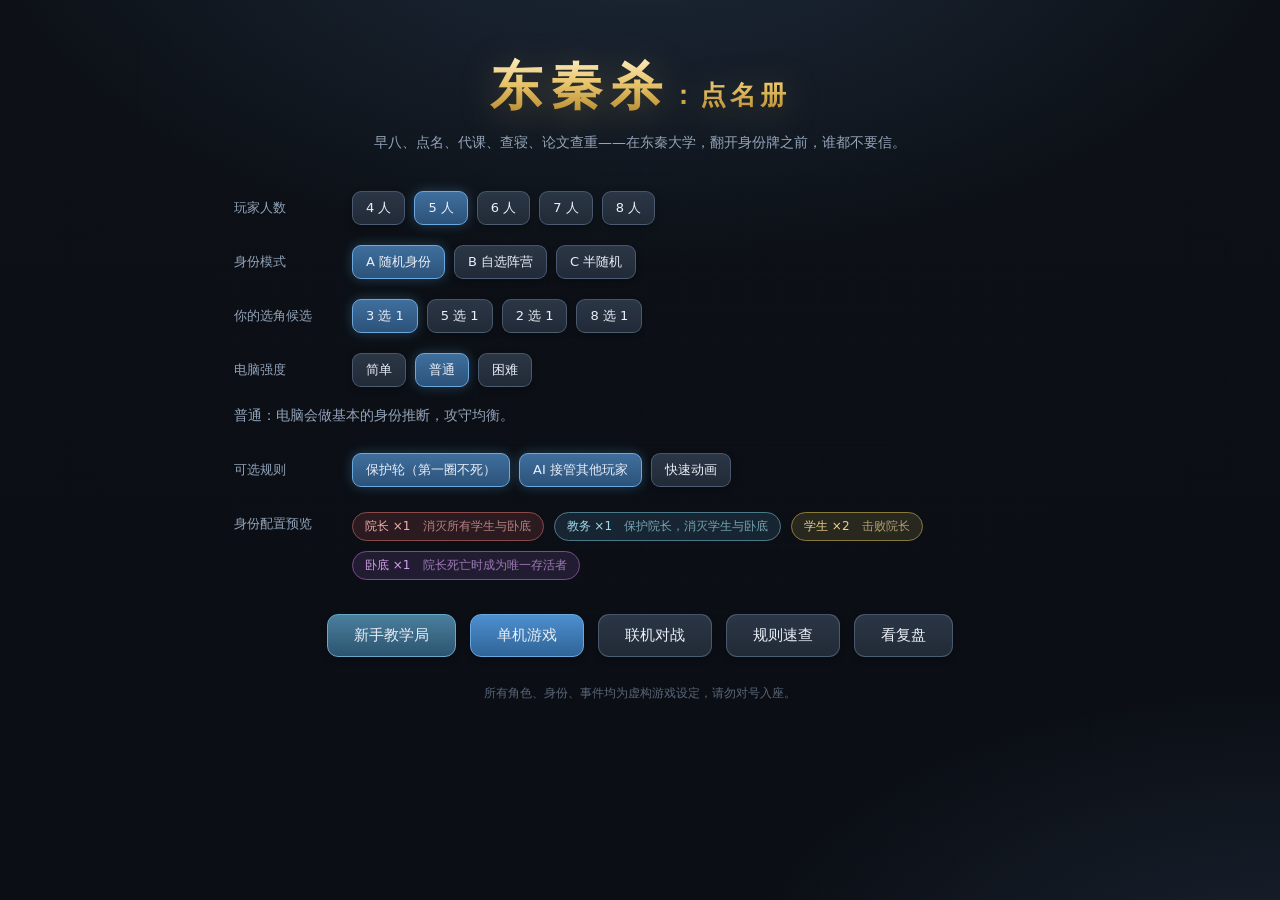
==== commit 8c91fa3c: "Add files via upload" ====
--- a/index.html
+++ b/index.html
@@ -47,6 +47,16 @@
       </div>
 
       <div class="form-row">
+        <label>电脑强度</label>
+        <div class="btn-group" id="pick-ai">
+          <button data-ai="easy">简单</button>
+          <button data-ai="normal" class="on">普通</button>
+          <button data-ai="hard">困难</button>
+        </div>
+      </div>
+      <p class="hint ai-hint" id="ai-hint">普通：电脑会做基本的身份推断，攻守均衡。</p>
+
+      <div class="form-row">
         <label>可选规则</label>
         <div class="btn-group" id="pick-opt">
           <button data-opt="protect" class="toggle on">保护轮（第一圈不死）</button>
@@ -61,6 +71,7 @@
       </div>
 
       <div class="start-actions">
+        <button id="btn-tutorial" class="tut big">新手教学局</button>
         <button id="btn-start" class="primary big">单机游戏</button>
         <button id="btn-net" class="big">联机对战</button>
         <button id="btn-rules" class="big">规则速查</button>
@@ -148,6 +159,19 @@
     </main>
 
     <footer id="bottom">
+      <!-- 新手教学提示卡。
+           放在**手牌正上方**、做成一张有边框和光晕的大卡片，而不是屏幕最顶上那条细边 ——
+           细边太容易被无视，而新手这会儿眼睛正好在手牌这一带。
+           #bottom 是 flex:none，所以卡片撑开时被压的是上面的棋盘，手牌不会被挤走。 -->
+      <div id="tutorial-bar" class="hide">
+        <span class="tut-badge">教学</span>
+        <span class="tut-icon">💡</span>
+        <span class="tut-text"></span>
+        <span class="tut-actions">
+          <button id="tut-next" class="mini">知道了</button>
+          <button id="tut-exit" class="mini">退出教学</button>
+        </span>
+      </div>
       <!-- 选目标时的操作条（点棋盘选人，这里出「确定 / 取消 / 列表选择」） -->
       <div id="target-bar" class="hide"></div>
       <!-- 旁观席专用条 -->
@@ -177,7 +201,8 @@
       <div id="over-body"></div>
       <div class="start-actions">
         <button id="btn-again" class="primary big">再来一局</button>
-        <button id="btn-save-replay" class="big">保存这局复盘</button>
+        <button id="btn-save-replay" class="big">保存复盘</button>
+        <button id="btn-share-replay" class="big">导出分享版</button>
       </div>
     </div>
   </div>
@@ -191,6 +216,7 @@
 <script src="js/ui.js"></script>
 <script src="js/selftest.js"></script>
 <script src="js/net.js"></script>
+<script src="js/tutorial.js"></script>
 <script src="js/main.js"></script>
 </body>
 </html>
--- a/css/style.css
+++ b/css/style.css
@@ -441,6 +441,34 @@
 #over-body{font-size:14px;line-height:2;color:var(--text);}
 #over-body .ov-line{margin-bottom:5px;}
 #over-body .ov-win{color:var(--green);font-weight:700;}
+#over-body .ov-sec{margin:20px 0 9px;color:var(--dim);font-size:13px;letter-spacing:3px;}
+
+/* ---- 赛后评分 / MVP ---- */
+.ov-mvp{display:inline-flex;align-items:center;gap:14px;margin:18px auto 4px;
+  padding:12px 24px;border-radius:14px;
+  background:linear-gradient(180deg,rgba(232,196,106,.16),rgba(40,32,14,.5));
+  border:2px solid var(--gold);box-shadow:0 0 30px rgba(232,196,106,.25);}
+.ov-mvp.me{box-shadow:0 0 44px rgba(232,196,106,.5);}
+.ov-mvp .mvp-badge{font-size:13px;font-weight:900;letter-spacing:3px;color:#2a2008;
+  background:linear-gradient(180deg,#f0d089,#d8ac48);padding:3px 12px;border-radius:20px;}
+.ov-mvp .mvp-who{font-size:19px;font-weight:800;letter-spacing:1px;color:#fff;}
+.ov-mvp .mvp-score{font-size:15px;color:var(--gold);font-weight:700;
+  font-variant-numeric:tabular-nums;}
+.ov-mvp .mvp-you{font-size:13px;color:var(--green);font-weight:700;}
+
+.score-table{width:100%;border-collapse:collapse;font-size:13px;margin-top:4px;}
+.score-table th,.score-table td{border:1px solid var(--line);padding:6px 8px;text-align:center;}
+.score-table th{background:rgba(120,150,190,.1);color:var(--dim);font-weight:600;font-size:12px;}
+.score-table td:nth-child(2),.score-table th:nth-child(2){text-align:left;}
+.score-table tr.me{background:rgba(90,168,224,.09);}
+.score-table tr.won td{color:#cfe8d8;}
+.score-table tr.mvp{background:rgba(232,196,106,.14);}
+.score-table tr.mvp td{color:var(--gold);font-weight:700;}
+.score-table td.sc{font-size:15px;font-variant-numeric:tabular-nums;}
+.score-table td .w{color:var(--green);font-weight:700;}
+.score-table td.dean{color:var(--gold);} .score-table td.staff{color:var(--blue);}
+.score-table td.mole{color:var(--purple);}
+.score-note{margin-top:9px;font-size:11.5px;color:var(--dim);line-height:1.9;}
 
 /* ---------------- Toast ---------------- */
 #toast-layer{position:fixed;left:50%;top:70px;transform:translateX(-50%);z-index:200;pointer-events:none;}
@@ -496,6 +524,38 @@
 .fx-ci-row .v{flex:1;color:#dde6f2;}
 .fx-ci-row .v.hl{color:#ffd98a;font-weight:700;}
 .fx-ci-row.lim .v{color:#93a3b8;font-size:12px;line-height:1.6;}
+/* ---------------- 新手教学提示卡 ----------------
+   它原来是屏幕最顶上一条通栏细边 —— 太容易被当成装饰无视掉。
+   现在是一张浮在手牌上方的大卡片：圆角、亮边、外发光、入场动画，外加一个「教学」角标。
+   （字号/行高必须在 .tut-text 上重新写一遍：文件下方还有一条给引导弹窗用的
+     .tut-text{font-size:13.5px;line-height:2}，那条会直接命中这里的 .tut-text。） */
+#tutorial-bar{
+  display:flex;align-items:center;gap:12px;flex-wrap:wrap;
+  /* 收窄居中：通栏的话文字和按钮之间会空出一大片，看着还是"一条"而不是"一张卡"。
+     宽度和手牌区对齐（手牌也是居中排的）。 */
+  max-width:860px;margin:0 auto 10px;padding:14px 18px;border-radius:14px;
+  background:linear-gradient(180deg,#25455f,#16293b);
+  border:1px solid rgba(126,198,255,.8);
+  box-shadow:0 0 0 1px rgba(126,198,255,.14), 0 10px 30px rgba(0,0,0,.55),
+             0 0 28px rgba(90,168,224,.3);
+  font-size:14.5px;line-height:1.75;color:#dce8f6;
+  animation:tutIn .3s cubic-bezier(.2,.9,.3,1.25);
+}
+#tutorial-bar.hide{display:none;}
+@keyframes tutIn{from{opacity:0;transform:translateY(12px) scale(.97);}to{opacity:1;transform:none;}}
+#tutorial-bar .tut-badge{
+  flex:none;padding:3px 11px;border-radius:20px;font-size:12px;font-weight:800;letter-spacing:2px;
+  color:#0d1a26;background:linear-gradient(180deg,#93d3ff,#4fa3dd);
+  box-shadow:0 0 14px rgba(120,190,255,.55);
+}
+#tutorial-bar .tut-icon{flex:none;font-size:20px;}
+#tutorial-bar .tut-text{flex:1;min-width:0;font-size:14.5px;line-height:1.75;color:#dce8f6;}
+#tutorial-bar .tut-text b{color:var(--gold);font-weight:800;}
+#tutorial-bar .tut-actions{flex:none;display:flex;gap:8px;margin-left:auto;}
+#tutorial-bar button{flex:none;}
+button.tut{background:linear-gradient(180deg,#4a7f9e,#2c546f);border-color:#6aa8c8;}
+button.tut:hover{background:linear-gradient(180deg,#5a91b0,#356078);}
+
 /* ---------------- 房主掉线条 ---------------- */
 #host-gone-bar{display:flex;align-items:center;gap:12px;flex-wrap:wrap;
   padding:8px 14px;background:linear-gradient(180deg,#3a2418,#2a1a12);
--- a/css/mobile.css
+++ b/css/mobile.css
@@ -37,6 +37,15 @@
   .bid{ font-size:11.5px; padding:1px 7px; }
   #phase-label{ font-size:10.5px; padding:3px 9px; }
   button.mini{ padding:6px 9px; font-size:11.5px; border-radius:8px; }
+
+  /* 教学卡片：窄屏上让正文独占一行。
+     不这么做的话角标 + 图标 + 两个按钮会全挤在第一行，正文只剩一百多像素宽，
+     被折成四五行短句 —— 反而更难读。第一行放角标和按钮，正文整行铺开。 */
+  #tutorial-bar{ padding:12px 14px; gap:8px 10px; font-size:13.5px; border-radius:12px; }
+  #tutorial-bar .tut-text{ flex:1 1 100%; order:2; font-size:13.5px; line-height:1.7; }
+  #tutorial-bar .tut-actions{ order:1; margin-left:auto; }
+  #tutorial-bar .tut-icon{ font-size:17px; }
+  #tutorial-bar .tut-badge{ font-size:11px; padding:2px 9px; letter-spacing:1px; }
 
   /* 棋盘改为纵向：座位条 → 出牌区 */
   #board{ flex-direction:column; }
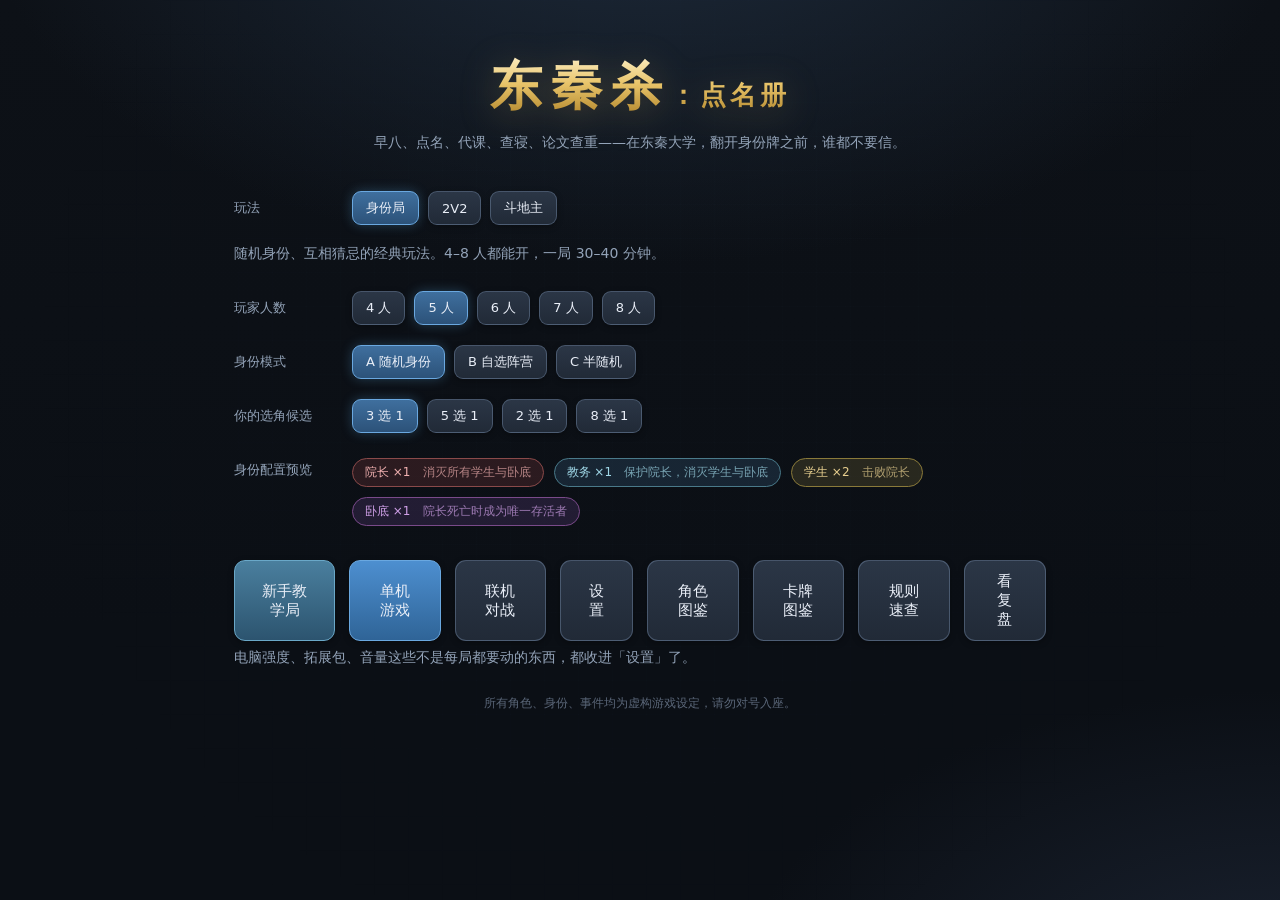
==== commit 2c73bce9: "Add files via upload" ====
--- a/index.html
+++ b/index.html
@@ -16,6 +16,15 @@
       <h1 class="logo">东秦杀<span>：点名册</span></h1>
       <p class="slogan">早八、点名、代课、查寝、论文查重——在东秦大学，翻开身份牌之前，谁都不要信。</p>
 
+      <!-- 玩法：按钮从 E.formats() 现场生成（以后加玩法不用回来改这里）。
+           选了固定人数的玩法（2V2 = 4 人、斗地主 = 3 人）时，
+           下面的「玩家人数」和「身份模式」两行会被整行隐藏（见 main.js syncCountLock） -->
+      <div class="form-row">
+        <label>玩法</label>
+        <div class="btn-group" id="pick-format"></div>
+      </div>
+      <p class="hint" id="format-hint"></p>
+
       <div class="form-row">
         <label>玩家人数</label>
         <div class="btn-group" id="pick-count">
@@ -47,25 +56,6 @@
       </div>
 
       <div class="form-row">
-        <label>电脑强度</label>
-        <div class="btn-group" id="pick-ai">
-          <button data-ai="easy">简单</button>
-          <button data-ai="normal" class="on">普通</button>
-          <button data-ai="hard">困难</button>
-        </div>
-      </div>
-      <p class="hint ai-hint" id="ai-hint">普通：电脑会做基本的身份推断，攻守均衡。</p>
-
-      <div class="form-row">
-        <label>可选规则</label>
-        <div class="btn-group" id="pick-opt">
-          <button data-opt="protect" class="toggle on">保护轮（第一圈不死）</button>
-          <button data-opt="ai" class="toggle on">AI 接管其他玩家</button>
-          <button data-opt="fast" class="toggle">快速动画</button>
-        </div>
-      </div>
-
-      <div class="form-row">
         <label>身份配置预览</label>
         <div id="identity-preview" class="identity-preview"></div>
       </div>
@@ -74,10 +64,14 @@
         <button id="btn-tutorial" class="tut big">新手教学局</button>
         <button id="btn-start" class="primary big">单机游戏</button>
         <button id="btn-net" class="big">联机对战</button>
+        <button id="btn-settings" class="big">设置</button>
+        <button id="btn-chars" class="big">角色图鉴</button>
+        <button id="btn-cards" class="big">卡牌图鉴</button>
         <button id="btn-rules" class="big">规则速查</button>
         <button id="btn-replay" class="big">看复盘</button>
         <input type="file" id="replay-file" accept=".json,application/json" hidden>
       </div>
+      <p class="hint">电脑强度、拓展包、音量这些不是每局都要动的东西，都收进「设置」了。</p>
       <p class="footnote">所有角色、身份、事件均为虚构游戏设定，请勿对号入座。</p>
     </div>
   </div>
@@ -137,6 +131,7 @@
         <button id="btn-speed" class="mini">节奏：标准</button>
         <button id="btn-log-toggle" class="mini">日志</button>
         <button id="btn-rule-panel" class="mini">规则</button>
+        <button id="btn-settings-top" class="mini" title="设置（音频 / 开局选项 / 拓展包）">⚙</button>
       </div>
     </header>
 
@@ -189,6 +184,28 @@
     <div class="net-box" id="net-box"></div>
   </div>
 
+  <!-- ============ 角色图鉴 / 卡牌图鉴 ============ -->
+  <div id="screen-chars" class="screen">
+    <div class="codex-box">
+      <div class="codex-head">
+        <h2>角色图鉴</h2>
+        <button id="chars-back" class="mini">← 返回</button>
+      </div>
+      <div id="chars-body" class="codex-body"></div>
+    </div>
+  </div>
+
+  <div id="screen-cards" class="screen">
+    <div class="codex-box">
+      <div class="codex-head">
+        <h2>卡牌图鉴</h2>
+        <button id="cards-back" class="mini">← 返回</button>
+      </div>
+      <div id="cards-body" class="codex-body"></div>
+    </div>
+  </div>
+
+
   <!-- ============ 弹窗层 ============ -->
   <div id="fx-layer"></div>
   <div id="modal-layer"></div>
--- a/css/style.css
+++ b/css/style.css
@@ -524,6 +524,72 @@
 .fx-ci-row .v{flex:1;color:#dde6f2;}
 .fx-ci-row .v.hl{color:#ffd98a;font-weight:700;}
 .fx-ci-row.lim .v{color:#93a3b8;font-size:12px;line-height:1.6;}
+/* ---------------- 图鉴（角色 / 卡牌） ----------------
+   两张全屏列表页，从开始界面进。版面比设置弹窗宽松得多，因为要放完整技能文案。 */
+.codex-box{max-width:1080px;margin:0 auto;padding:22px 22px 70px;height:100%;
+  display:flex;flex-direction:column;box-sizing:border-box;}
+.codex-head{flex:none;display:flex;align-items:center;justify-content:space-between;
+  gap:12px;margin-bottom:14px;padding-bottom:12px;border-bottom:1px solid var(--line);}
+.codex-head h2{font-size:21px;letter-spacing:3px;margin:0;color:var(--gold);}
+.codex-body{flex:1;overflow:auto;padding-right:8px;}
+.codex-sec{font-size:12px;letter-spacing:2px;color:var(--dim);margin:18px 0 8px;}
+.codex-sec:first-child{margin-top:0;}
+/* 小类标题（基本牌→点名/代课…，装备牌→武器/防具…）：左边一道金线，
+   比大类标题小一号、淡一点，一眼能看出是同一大类底下的分组 */
+.codex-sub{font-size:11.5px;letter-spacing:1px;color:#a9b8cd;margin:13px 0 7px;
+  padding-left:9px;border-left:3px solid rgba(232,196,106,.45);}
+.codex-grid{display:flex;flex-wrap:wrap;gap:12px;}
+.codex-card{
+  width:328px;padding:12px 14px;border-radius:14px;box-sizing:border-box;
+  background:linear-gradient(180deg,rgba(40,50,64,.92),rgba(26,33,43,.95));
+  border:1px solid var(--line2);box-shadow:var(--shadow);
+}
+.codex-card.wide{width:100%;}
+.cc-head{display:flex;align-items:baseline;justify-content:space-between;gap:8px;margin-bottom:2px;}
+.cc-head b{font-size:16px;color:var(--text);letter-spacing:1px;}
+.cc-hp{font-size:11.5px;color:var(--dim);flex:none;}
+.cc-title{font-size:11.5px;color:var(--dim);margin-bottom:8px;}
+.cc-skill{font-size:12.5px;line-height:1.75;color:#cfdae8;margin-top:7px;
+  padding-top:7px;border-top:1px dashed rgba(120,140,170,.2);}
+.cc-skill:first-of-type{border-top:none;padding-top:0;}
+.cc-skill em{font-style:normal;font-size:10.5px;color:var(--dim);
+  border:1px solid var(--line2);border-radius:6px;padding:0 5px;margin-right:6px;}
+.cc-skill b{color:var(--gold);}
+.cc-skill.off{opacity:.55;}
+.cc-note{font-size:11.5px;color:var(--dim);margin-top:8px;}
+.cc-suits{font-size:12px;color:#b9c6d8;line-height:1.9;word-break:break-all;margin:6px 0;}
+.cc-detail{font-size:12px;line-height:1.8;color:var(--dim);margin-top:6px;}
+.cc-detail b{color:#9fb0c6;font-weight:600;}
+
+/* ---------------- 设置栏 ----------------
+   音频 / 开局选项 / 拓展包都收在这儿。每行是「标签 + 控件」，窄屏自动换行。 */
+.settings-body{padding:2px;}
+.set-sec{
+  font-size:11.5px;letter-spacing:2px;color:var(--dim);
+  margin:14px 0 6px;padding-bottom:5px;border-bottom:1px solid var(--line);
+}
+.set-sec:first-child{margin-top:2px;}
+.set-row{display:flex;align-items:center;gap:10px;flex-wrap:wrap;padding:7px 0;font-size:13.5px;}
+.set-row .set-label{flex:none;min-width:96px;color:var(--text);}
+.set-row input[type=range]{flex:1;min-width:110px;max-width:200px;accent-color:var(--gold);}
+.set-note{font-size:11.5px;color:var(--dim);flex:1 1 100%;}
+.set-row .set-note{flex:1 1 100%;}
+
+/* ---------------- 禁用武将（2V2 开局前，简化版禁选） ----------------
+   名单最多 37 个，所以做成可滚动的小卡片网格 */
+.ban-list{display:flex;flex-wrap:wrap;gap:8px;max-height:52vh;overflow:auto;padding:4px 2px;}
+.ban-item{
+  display:flex;flex-direction:column;gap:2px;align-items:flex-start;
+  width:132px;padding:8px 10px;border-radius:10px;text-align:left;
+  background:linear-gradient(180deg,rgba(40,50,64,.92),rgba(26,33,43,.95));
+  border:1px solid var(--line2);cursor:pointer;transition:.15s;
+}
+.ban-item:hover{border-color:var(--red);transform:translateY(-2px);}
+.ban-item b{font-size:13.5px;color:var(--text);}
+.ban-item span{font-size:11px;color:var(--dim);}
+.ban-item i{font-size:10.5px;color:var(--dim);font-style:normal;}
+.ban-item.off{opacity:.35;cursor:not-allowed;}
+
 /* ---------------- 新手教学提示卡 ----------------
    它原来是屏幕最顶上一条通栏细边 —— 太容易被当成装饰无视掉。
    现在是一张浮在手牌上方的大卡片：圆角、亮边、外发光、入场动画，外加一个「教学」角标。
